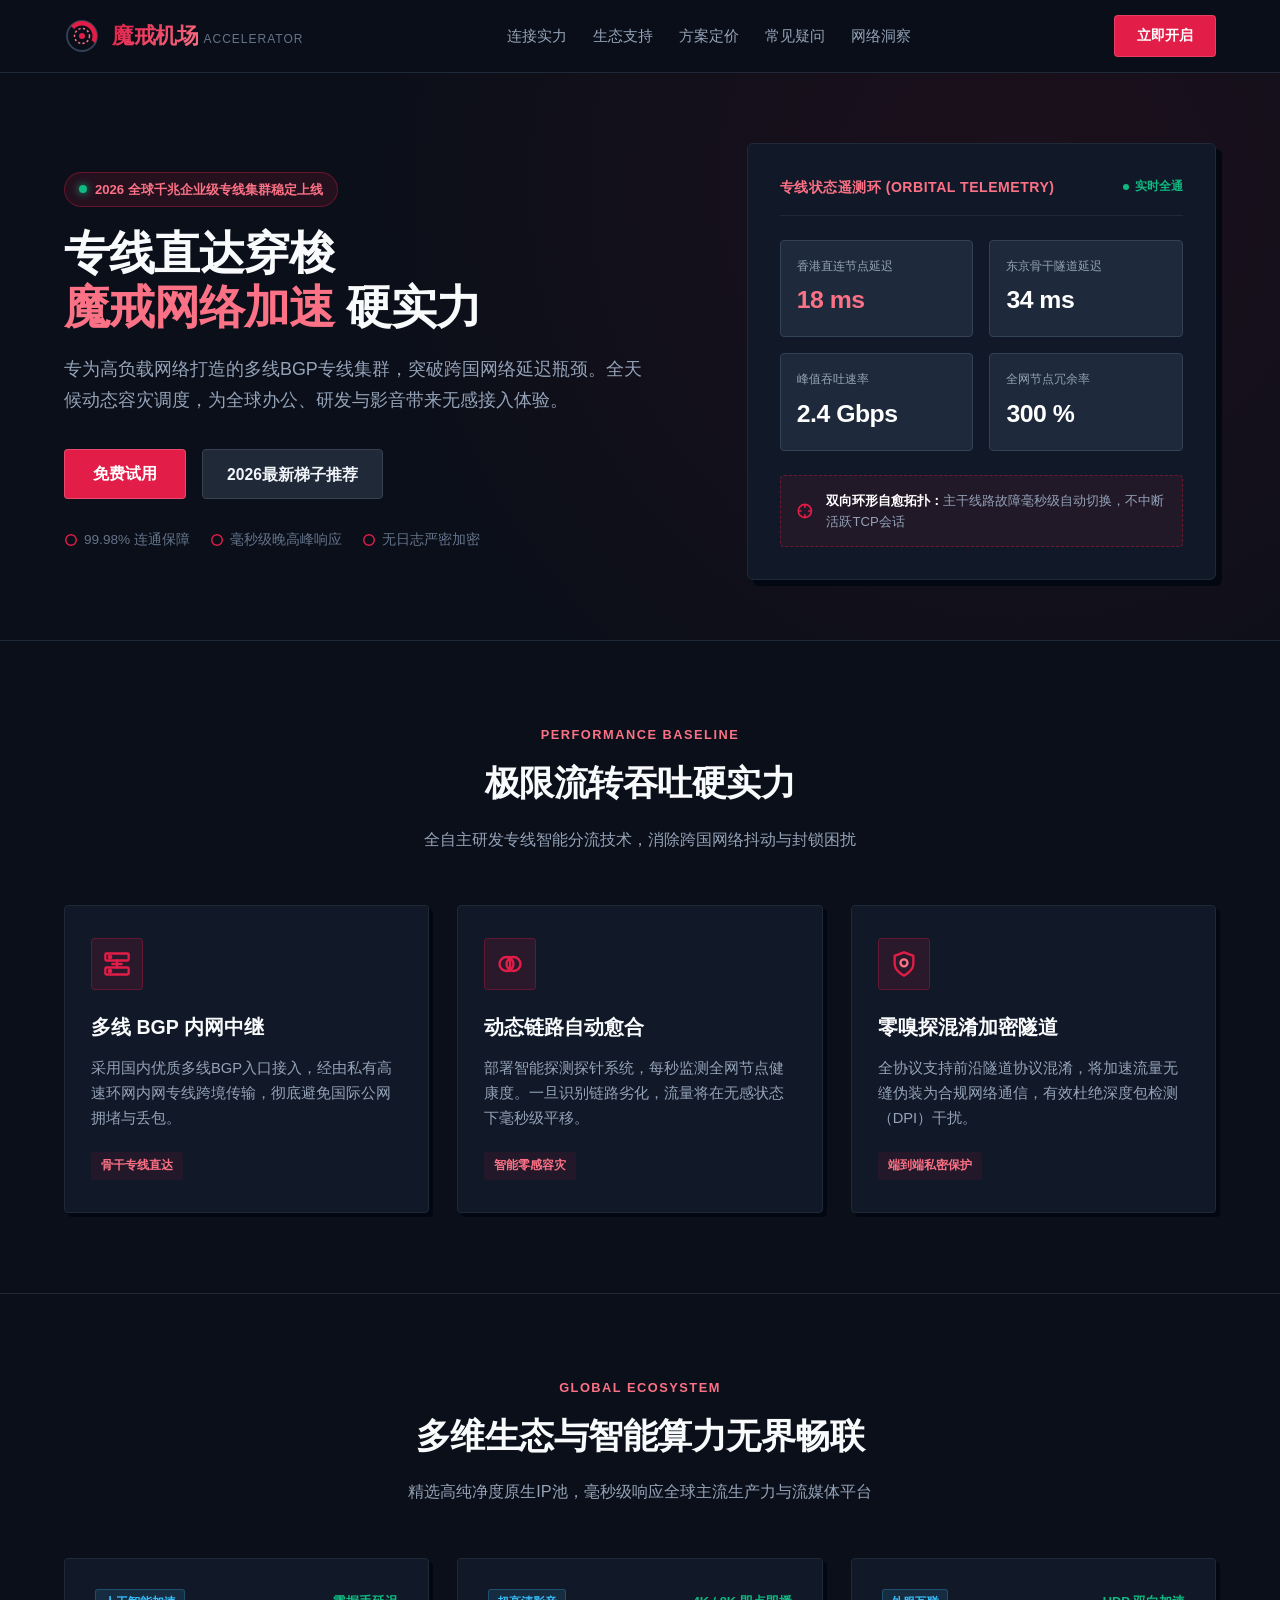
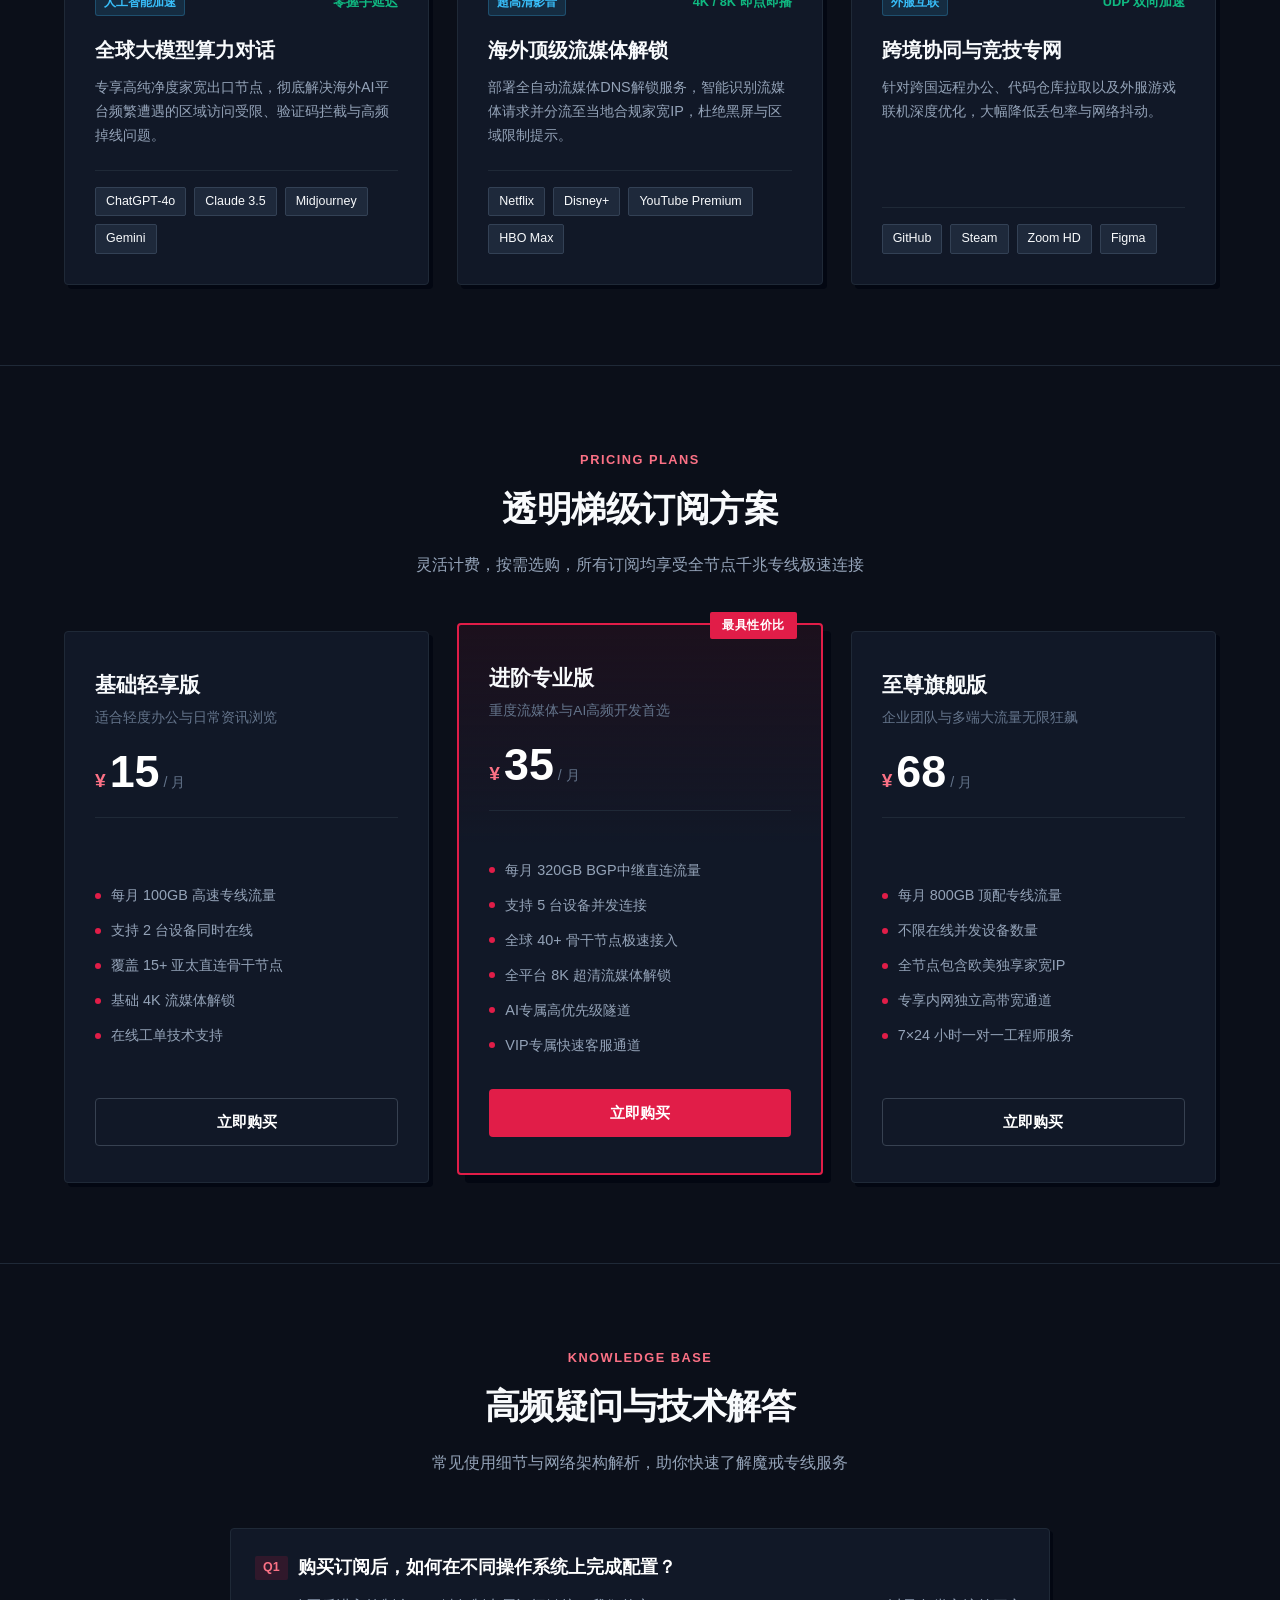
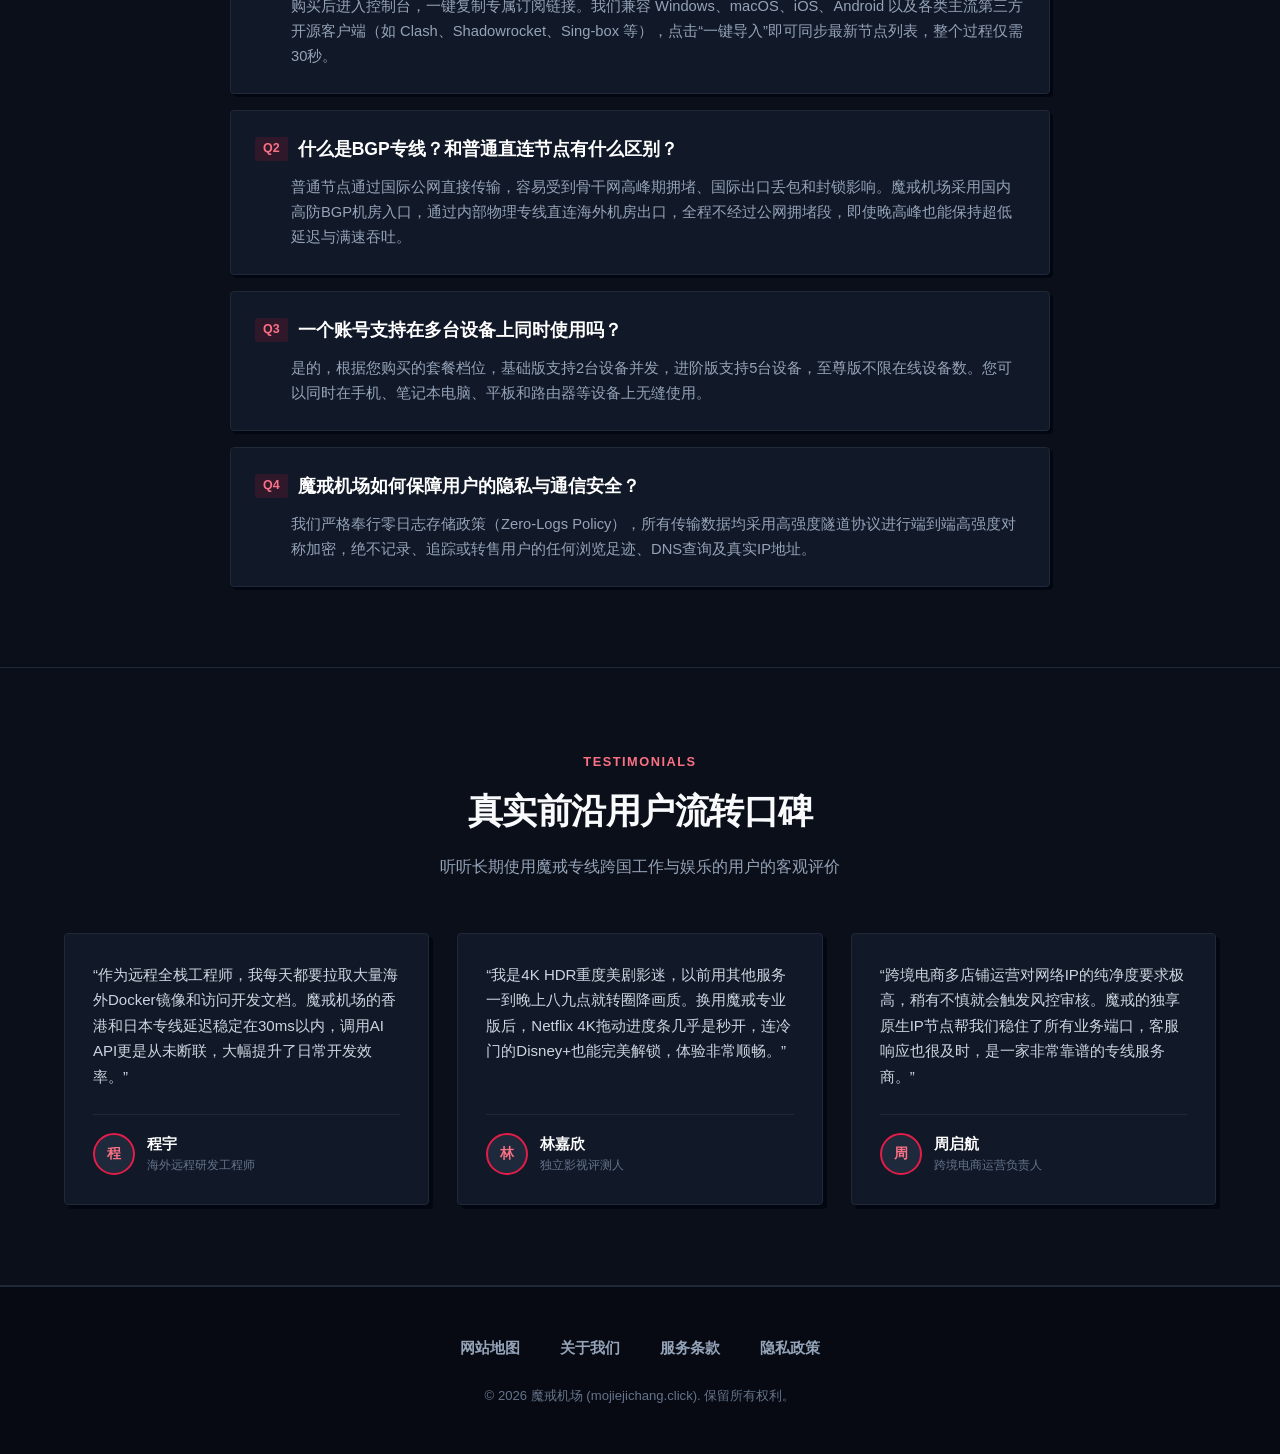
==== index.html @ b6b55042 "Deploy landing page and SEO optimizations for mojiejichang.click" ====
<!DOCTYPE html>
<html lang="zh-CN">
<head>
  <meta charset="UTF-8">
  <meta name="viewport" content="width=device-width, initial-scale=1.0">
  <title>魔戒机场官网 - 2026稳定企业级专线与极速秒开网络加速评测推荐</title>
  <meta name="description" content="魔戒机场专注提供高性能企业级BGP中继专线服务。实测晚高峰4K流媒体极速秒开、OpenAI/Claude API毫秒级低延迟响应与外服游戏超低丢包。全天候SLA链路自愈，支持多终端一键导入，是出海协同与开发者群体公认的高口碑网络加速与稳定机场推荐之选。">
  <meta name="keywords" content="魔戒机场, 机场推荐, 网络加速, 极速秒开, BGP专线机场, 4K流媒体加速, AI大模型API加速, 跨国企业网络加速, 高速稳定梯子">
  <meta name="robots" content="index, follow">
  <link rel="canonical" href="https://mojiejichang.click/">

  <!-- Open Graph / 社交分享元数据 -->
  <meta property="og:type" content="website">
  <meta property="og:url" content="https://mojiejichang.click/">
  <meta property="og:title" content="魔戒机场官网 - 2026稳定企业级专线与极速秒开网络加速评测推荐">
  <meta property="og:description" content="魔戒机场专注提供高性能企业级BGP中继专线服务。实测晚高峰4K流媒体极速秒开、OpenAI/Claude API毫秒级低延迟响应与外服游戏超低丢包。全天候SLA链路自愈，支持多终端一键导入，是出海协同与开发者群体公认的高口碑网络加速与稳定机场推荐之选。">
  <meta property="og:site_name" content="魔戒机场">
  <meta property="og:locale" content="zh_CN">

  <!-- Twitter 卡片元数据 -->
  <meta name="twitter:card" content="summary_large_image">
  <meta name="twitter:title" content="魔戒机场官网 - 2026稳定企业级专线与极速秒开网络加速评测推荐">
  <meta name="twitter:description" content="魔戒机场专注提供高性能企业级BGP中继专线服务。实测晚高峰4K流媒体极速秒开、OpenAI/Claude API毫秒级低延迟响应与外服游戏超低丢包。全天候SLA链路自愈，支持多终端一键导入，是出海协同与开发者群体公认的高口碑网络加速与稳定机场推荐之选。">

  <!-- Schema.org JSON-LD 结构化数据 -->
  <script type="application/ld+json">
  {
    "@context": "https://schema.org",
    "@type": "Product",
    "name": "魔戒机场网络加速服务",
    "description": "高性能企业级BGP中继专线网络加速服务，支持全天候晚高峰4K流媒体极速秒开、大模型API高频交互与全平台一键订阅。",
    "brand": {
      "@type": "Brand",
      "name": "魔戒机场"
    },
    "offers": {
      "@type": "AggregateOffer",
      "url": "https://ww012.twilightaff.com/#/?code=A56DH1Af",
      "priceCurrency": "CNY",
      "lowPrice": "15.00",
      "highPrice": "168.00",
      "offerCount": "3",
      "availability": "https://schema.org/InStock"
    },
    "aggregateRating": {
      "@type": "AggregateRating",
      "ratingValue": "4.9",
      "reviewCount": "1280",
      "bestRating": "5",
      "worstRating": "1"
    }
  }
  </script>

  <link rel="stylesheet" href="style.css">
</head>
<body>

  <!-- 顶部导航 -->
  <header class="site-header">
    <div class="container">
      <nav class="nav-wrap">
        <a href="index.html" class="logo-group">
          <!-- 刀锋刃环与魔戒字标深度融合 SVG -->
          <svg class="logo-ring-svg" viewBox="0 0 48 48" fill="none" xmlns="http://www.w3.org/2000/svg" role="img" aria-label="魔戒机场品牌徽标">
            <circle cx="24" cy="24" r="20" stroke="#334155" stroke-width="2.5"/>
            <path d="M24 4C35.0457 4 44 12.9543 44 24C44 27.5 43.1 30.8 41.5 33.6L36.8 29.5C37.6 27.8 38 25.9 38 24C38 16.268 31.732 10 24 10C19.8 10 16 11.8 13.4 14.8L9.2 10.6C12.9 6.5 18.1 4 24 4Z" fill="#E11D48"/>
            <circle cx="24" cy="24" r="10" stroke="#FB7185" stroke-width="2" stroke-dasharray="3 3"/>
            <circle cx="24" cy="24" r="4" fill="#E11D48"/>
          </svg>
          <div>
            <span class="logo-text">魔戒机场</span>
            <span class="logo-sub">ACCELERATOR</span>
          </div>
        </a>

        <ul class="nav-links">
          <li><a href="#features">连接实力</a></li>
          <li><a href="#ecosystem">生态支持</a></li>
          <li><a href="#pricing">方案定价</a></li>
          <li><a href="#faq">常见疑问</a></li>
          <li><a href="insights.html">网络洞察</a></li>
        </ul>

        <a href="https://ww012.twilightaff.com/#/?code=A56DH1Af" target="_blank" rel="nofollow" class="header-cta-btn">
          立即开启
        </a>
      </nav>
    </div>
  </header>

  <!-- 首屏 Hero 区域 -->
  <section class="hero-section">
    <div class="container">
      <div class="hero-grid">
        <div class="hero-left">
          <div class="hero-pill">
            <span class="pill-dot"></span>
            <span>2026 全球千兆企业级专线集群稳定上线</span>
          </div>

          <h1 class="hero-title">
            专线直达穿梭 <br>
            <span class="highlight">魔戒网络加速</span> 硬实力
          </h1>

          <p class="hero-subtitle">
            专为高负载网络打造的多线BGP专线集群，突破跨国网络延迟瓶颈。全天候动态容灾调度，为全球办公、研发与影音带来无感接入体验。
          </p>

          <div class="hero-cta-group">
            <a href="https://ww012.twilightaff.com/#/?code=A56DH1Af" target="_blank" rel="nofollow" class="btn-primary">
              免费试用
            </a>
            <a href="https://tizilab.net/paihang/" target="_blank" class="btn-secondary">
              2026最新梯子推荐
            </a>
          </div>

          <div class="hero-meta-badges">
            <div class="meta-item">
              <svg width="14" height="14" viewBox="0 0 24 24" fill="none" stroke="#E11D48" stroke-width="2.5"><circle cx="12" cy="12" r="9"/></svg>
              <span>99.98% 连通保障</span>
            </div>
            <div class="meta-item">
              <svg width="14" height="14" viewBox="0 0 24 24" fill="none" stroke="#E11D48" stroke-width="2.5"><circle cx="12" cy="12" r="9"/></svg>
              <span>毫秒级晚高峰响应</span>
            </div>
            <div class="meta-item">
              <svg width="14" height="14" viewBox="0 0 24 24" fill="none" stroke="#E11D48" stroke-width="2.5"><circle cx="12" cy="12" r="9"/></svg>
              <span>无日志严密加密</span>
            </div>
          </div>
        </div>

        <!-- 疾速环饰仪表板 -->
        <div class="hero-gauge-box">
          <div class="gauge-header">
            <span class="gauge-title">专线状态遥测环 (Orbital Telemetry)</span>
            <div class="gauge-live">
              <span class="gauge-live-dot"></span>
              <span>实时全通</span>
            </div>
          </div>

          <div class="gauge-stat-grid">
            <div class="gauge-stat-card">
              <div class="stat-label">香港直连节点延迟</div>
              <div class="stat-val crimson">18 ms</div>
            </div>
            <div class="gauge-stat-card">
              <div class="stat-label">东京骨干隧道延迟</div>
              <div class="stat-val">34 ms</div>
            </div>
            <div class="gauge-stat-card">
              <div class="stat-label">峰值吞吐速率</div>
              <div class="stat-val">2.4 Gbps</div>
            </div>
            <div class="gauge-stat-card">
              <div class="stat-label">全网节点冗余率</div>
              <div class="stat-val">300 %</div>
            </div>
          </div>

          <div class="gauge-ring-banner">
            <svg width="24" height="24" viewBox="0 0 24 24" fill="none" stroke="#E11D48" stroke-width="2"><circle cx="12" cy="12" r="8"/><path d="M12 4v4m0 8v4M4 12h4m8 0h4"/></svg>
            <div>
              <strong>双向环形自愈拓扑：</strong>主干线路故障毫秒级自动切换，不中断活跃TCP会话
            </div>
          </div>
        </div>
      </div>
    </div>
  </section>

  <!-- 核心产品优势（3张图文卡片） -->
  <section class="section-wrap" id="features">
    <div class="container">
      <div class="section-head">
        <span class="section-tag">Performance Baseline</span>
        <h2 class="section-title">极限流转吞吐硬实力</h2>
        <p class="section-sub">全自主研发专线智能分流技术，消除跨国网络抖动与封锁困扰</p>
      </div>

      <div class="feature-grid-3">
        <!-- 卡片 1 -->
        <div class="feature-card">
          <div class="feature-icon-box">
            <!-- 定制几何环形服务器矩阵 SVG -->
            <svg width="28" height="28" viewBox="0 0 24 24" fill="none" stroke="#E11D48" stroke-width="2" stroke-linecap="round" role="img" aria-label="多线BGP内网中继示意图">
              <rect x="2" y="3" width="20" height="6" rx="1"/>
              <rect x="2" y="15" width="20" height="6" rx="1"/>
              <circle cx="6" cy="6" r="1" fill="#E11D48"/>
              <circle cx="6" cy="18" r="1" fill="#E11D48"/>
              <path d="M12 9v6m-4-3h8"/>
            </svg>
          </div>
          <h3 class="feature-card-title">多线 BGP 内网中继</h3>
          <p class="feature-card-desc">
            采用国内优质多线BGP入口接入，经由私有高速环网内网专线跨境传输，彻底避免国际公网拥堵与丢包。
          </p>
          <span class="feature-card-tag">骨干专线直达</span>
        </div>

        <!-- 卡片 2 -->
        <div class="feature-card">
          <div class="feature-icon-box">
            <!-- 定制双环联通自愈节点 SVG -->
            <svg width="28" height="28" viewBox="0 0 24 24" fill="none" stroke="#E11D48" stroke-width="2" stroke-linecap="round" role="img" aria-label="动态链路自动愈合示意图">
              <circle cx="9" cy="12" r="6"/>
              <circle cx="15" cy="12" r="6"/>
              <path d="M12 6v12"/>
            </svg>
          </div>
          <h3 class="feature-card-title">动态链路自动愈合</h3>
          <p class="feature-card-desc">
            部署智能探测探针系统，每秒监测全网节点健康度。一旦识别链路劣化，流量将在无感状态下毫秒级平移。
          </p>
          <span class="feature-card-tag">智能零感容灾</span>
        </div>

        <!-- 卡片 3 -->
        <div class="feature-card">
          <div class="feature-icon-box">
            <!-- 定制环形防护徽标 SVG -->
            <svg width="28" height="28" viewBox="0 0 24 24" fill="none" stroke="#E11D48" stroke-width="2" stroke-linecap="round" role="img" aria-label="零嗅探混淆加密隧道示意图">
              <path d="M12 22s8-4 8-10V5l-8-3-8 3v7c0 6 8 10 8 10z"/>
              <circle cx="12" cy="11" r="3" stroke="#FB7185"/>
            </svg>
          </div>
          <h3 class="feature-card-title">零嗅探混淆加密隧道</h3>
          <p class="feature-card-desc">
            全协议支持前沿隧道协议混淆，将加速流量无缝伪装为合规网络通信，有效杜绝深度包检测（DPI）干扰。
          </p>
          <span class="feature-card-tag">端到端私密保护</span>
        </div>
      </div>
    </div>
  </section>

  <!-- 流媒体与AI支持（3张卡片） -->
  <section class="section-wrap" id="ecosystem">
    <div class="container">
      <div class="section-head">
        <span class="section-tag">Global Ecosystem</span>
        <h2 class="section-title">多维生态与智能算力无界畅联</h2>
        <p class="section-sub">精选高纯净度原生IP池，毫秒级响应全球主流生产力与流媒体平台</p>
      </div>

      <div class="ecosystem-grid-3">
        <!-- 卡片 1 -->
        <div class="eco-card">
          <div class="eco-top">
            <div class="eco-badge-row">
              <span class="eco-badge">人工智能加速</span>
              <span class="eco-speed">零握手延迟</span>
            </div>
            <h3 class="eco-title">全球大模型算力对话</h3>
            <p class="eco-desc">
              专享高纯净度家宽出口节点，彻底解决海外AI平台频繁遭遇的区域访问受限、验证码拦截与高频掉线问题。
            </p>
          </div>
          <div class="eco-pill-list">
            <span class="eco-pill">ChatGPT-4o</span>
            <span class="eco-pill">Claude 3.5</span>
            <span class="eco-pill">Midjourney</span>
            <span class="eco-pill">Gemini</span>
          </div>
        </div>

        <!-- 卡片 2 -->
        <div class="eco-card">
          <div class="eco-top">
            <div class="eco-badge-row">
              <span class="eco-badge">超高清影音</span>
              <span class="eco-speed">4K / 8K 即点即播</span>
            </div>
            <h3 class="eco-title">海外顶级流媒体解锁</h3>
            <p class="eco-desc">
              部署全自动流媒体DNS解锁服务，智能识别流媒体请求并分流至当地合规家宽IP，杜绝黑屏与区域限制提示。
            </p>
          </div>
          <div class="eco-pill-list">
            <span class="eco-pill">Netflix</span>
            <span class="eco-pill">Disney+</span>
            <span class="eco-pill">YouTube Premium</span>
            <span class="eco-pill">HBO Max</span>
          </div>
        </div>

        <!-- 卡片 3 -->
        <div class="eco-card">
          <div class="eco-top">
            <div class="eco-badge-row">
              <span class="eco-badge">外服互联</span>
              <span class="eco-speed">UDP 双向加速</span>
            </div>
            <h3 class="eco-title">跨境协同与竞技专网</h3>
            <p class="eco-desc">
              针对跨国远程办公、代码仓库拉取以及外服游戏联机深度优化，大幅降低丢包率与网络抖动。
            </p>
          </div>
          <div class="eco-pill-list">
            <span class="eco-pill">GitHub</span>
            <span class="eco-pill">Steam</span>
            <span class="eco-pill">Zoom HD</span>
            <span class="eco-pill">Figma</span>
          </div>
        </div>
      </div>
    </div>
  </section>

  <!-- 方案定价对比（必须3档） -->
  <section class="section-wrap" id="pricing">
    <div class="container">
      <div class="section-head">
        <span class="section-tag">Pricing Plans</span>
        <h2 class="section-title">透明梯级订阅方案</h2>
        <p class="section-sub">灵活计费，按需选购，所有订阅均享受全节点千兆专线极速连接</p>
      </div>

      <div class="pricing-grid-3">
        <!-- 档位 1 -->
        <div class="pricing-card">
          <div class="pricing-header">
            <h3 class="pricing-plan-name">基础轻享版</h3>
            <p class="pricing-plan-sub">适合轻度办公与日常资讯浏览</p>
            <div class="pricing-price-wrap">
              <span class="price-symbol">¥</span>
              <span class="price-number">15</span>
              <span class="price-period">/ 月</span>
            </div>
          </div>
          <ul class="pricing-features-list">
            <li class="pricing-item"><span class="item-dot"></span><span>每月 100GB 高速专线流量</span></li>
            <li class="pricing-item"><span class="item-dot"></span><span>支持 2 台设备同时在线</span></li>
            <li class="pricing-item"><span class="item-dot"></span><span>覆盖 15+ 亚太直连骨干节点</span></li>
            <li class="pricing-item"><span class="item-dot"></span><span>基础 4K 流媒体解锁</span></li>
            <li class="pricing-item"><span class="item-dot"></span><span>在线工单技术支持</span></li>
          </ul>
          <a href="https://ww012.twilightaff.com/#/?code=A56DH1Af" target="_blank" rel="nofollow" class="pricing-btn pricing-btn-outline">
            立即购买
          </a>
        </div>

        <!-- 档位 2 (热门推荐) -->
        <div class="pricing-card featured">
          <span class="pricing-ribbon">最具性价比</span>
          <div class="pricing-header">
            <h3 class="pricing-plan-name">进阶专业版</h3>
            <p class="pricing-plan-sub">重度流媒体与AI高频开发首选</p>
            <div class="pricing-price-wrap">
              <span class="price-symbol">¥</span>
              <span class="price-number">35</span>
              <span class="price-period">/ 月</span>
            </div>
          </div>
          <ul class="pricing-features-list">
            <li class="pricing-item"><span class="item-dot"></span><span>每月 320GB BGP中继直连流量</span></li>
            <li class="pricing-item"><span class="item-dot"></span><span>支持 5 台设备并发连接</span></li>
            <li class="pricing-item"><span class="item-dot"></span><span>全球 40+ 骨干节点极速接入</span></li>
            <li class="pricing-item"><span class="item-dot"></span><span>全平台 8K 超清流媒体解锁</span></li>
            <li class="pricing-item"><span class="item-dot"></span><span>AI专属高优先级隧道</span></li>
            <li class="pricing-item"><span class="item-dot"></span><span>VIP专属快速客服通道</span></li>
          </ul>
          <a href="https://ww012.twilightaff.com/#/?code=A56DH1Af" target="_blank" rel="nofollow" class="pricing-btn pricing-btn-primary">
            立即购买
          </a>
        </div>

        <!-- 档位 3 -->
        <div class="pricing-card">
          <div class="pricing-header">
            <h3 class="pricing-plan-name">至尊旗舰版</h3>
            <p class="pricing-plan-sub">企业团队与多端大流量无限狂飙</p>
            <div class="pricing-price-wrap">
              <span class="price-symbol">¥</span>
              <span class="price-number">68</span>
              <span class="price-period">/ 月</span>
            </div>
          </div>
          <ul class="pricing-features-list">
            <li class="pricing-item"><span class="item-dot"></span><span>每月 800GB 顶配专线流量</span></li>
            <li class="pricing-item"><span class="item-dot"></span><span>不限在线并发设备数量</span></li>
            <li class="pricing-item"><span class="item-dot"></span><span>全节点包含欧美独享家宽IP</span></li>
            <li class="pricing-item"><span class="item-dot"></span><span>专享内网独立高带宽通道</span></li>
            <li class="pricing-item"><span class="item-dot"></span><span>7×24 小时一对一工程师服务</span></li>
          </ul>
          <a href="https://ww012.twilightaff.com/#/?code=A56DH1Af" target="_blank" rel="nofollow" class="pricing-btn pricing-btn-outline">
            立即购买
          </a>
        </div>
      </div>
    </div>
  </section>

  <!-- 常见疑问 FAQ（4项） -->
  <section class="section-wrap" id="faq">
    <div class="container">
      <div class="section-head">
        <span class="section-tag">Knowledge Base</span>
        <h2 class="section-title">高频疑问与技术解答</h2>
        <p class="section-sub">常见使用细节与网络架构解析，助你快速了解魔戒专线服务</p>
      </div>

      <div class="faq-grid">
        <div class="faq-item">
          <div class="faq-q">
            <span class="faq-q-badge">Q1</span>
            <span>购买订阅后，如何在不同操作系统上完成配置？</span>
          </div>
          <p class="faq-a">
            购买后进入控制台，一键复制专属订阅链接。我们兼容 Windows、macOS、iOS、Android 以及各类主流第三方开源客户端（如 Clash、Shadowrocket、Sing-box 等），点击“一键导入”即可同步最新节点列表，整个过程仅需30秒。
          </p>
        </div>

        <div class="faq-item">
          <div class="faq-q">
            <span class="faq-q-badge">Q2</span>
            <span>什么是BGP专线？和普通直连节点有什么区别？</span>
          </div>
          <p class="faq-a">
            普通节点通过国际公网直接传输，容易受到骨干网高峰期拥堵、国际出口丢包和封锁影响。魔戒机场采用国内高防BGP机房入口，通过内部物理专线直连海外机房出口，全程不经过公网拥堵段，即使晚高峰也能保持超低延迟与满速吞吐。
          </p>
        </div>

        <div class="faq-item">
          <div class="faq-q">
            <span class="faq-q-badge">Q3</span>
            <span>一个账号支持在多台设备上同时使用吗？</span>
          </div>
          <p class="faq-a">
            是的，根据您购买的套餐档位，基础版支持2台设备并发，进阶版支持5台设备，至尊版不限在线设备数。您可以同时在手机、笔记本电脑、平板和路由器等设备上无缝使用。
          </p>
        </div>

        <div class="faq-item">
          <div class="faq-q">
            <span class="faq-q-badge">Q4</span>
            <span>魔戒机场如何保障用户的隐私与通信安全？</span>
          </div>
          <p class="faq-a">
            我们严格奉行零日志存储政策（Zero-Logs Policy），所有传输数据均采用高强度隧道协议进行端到端高强度对称加密，绝不记录、追踪或转售用户的任何浏览足迹、DNS查询及真实IP地址。
          </p>
        </div>
      </div>
    </div>
  </section>

  <!-- 用户口碑评价（3张卡片） -->
  <section class="section-wrap">
    <div class="container">
      <div class="section-head">
        <span class="section-tag">Testimonials</span>
        <h2 class="section-title">真实前沿用户流转口碑</h2>
        <p class="section-sub">听听长期使用魔戒专线跨国工作与娱乐的用户的客观评价</p>
      </div>

      <div class="testimonial-grid-3">
        <div class="test-card">
          <p class="test-quote">
            “作为远程全栈工程师，我每天都要拉取大量海外Docker镜像和访问开发文档。魔戒机场的香港和日本专线延迟稳定在30ms以内，调用AI API更是从未断联，大幅提升了日常开发效率。”
          </p>
          <div class="test-author-box">
            <div class="test-avatar-ring">程</div>
            <div class="test-author-info">
              <span class="test-name">程宇</span>
              <span class="test-role">海外远程研发工程师</span>
            </div>
          </div>
        </div>

        <div class="test-card">
          <p class="test-quote">
            “我是4K HDR重度美剧影迷，以前用其他服务一到晚上八九点就转圈降画质。换用魔戒专业版后，Netflix 4K拖动进度条几乎是秒开，连冷门的Disney+也能完美解锁，体验非常顺畅。”
          </p>
          <div class="test-author-box">
            <div class="test-avatar-ring">林</div>
            <div class="test-author-info">
              <span class="test-name">林嘉欣</span>
              <span class="test-role">独立影视评测人</span>
            </div>
          </div>
        </div>

        <div class="test-card">
          <p class="test-quote">
            “跨境电商多店铺运营对网络IP的纯净度要求极高，稍有不慎就会触发风控审核。魔戒的独享原生IP节点帮我们稳住了所有业务端口，客服响应也很及时，是一家非常靠谱的专线服务商。”
          </p>
          <div class="test-author-box">
            <div class="test-avatar-ring">周</div>
            <div class="test-author-info">
              <span class="test-name">周启航</span>
              <span class="test-role">跨境电商运营负责人</span>
            </div>
          </div>
        </div>
      </div>
    </div>
  </section>

  <!-- 页脚：严格仅展示4个标题，分别打开独立页面 -->
  <footer class="site-footer">
    <div class="container">
      <ul class="footer-nav">
        <li><a href="sitemap.html">网站地图</a></li>
        <li><a href="about.html">关于我们</a></li>
        <li><a href="terms.html">服务条款</a></li>
        <li><a href="privacy.html">隐私政策</a></li>
      </ul>
      <p class="footer-copy">© 2026 魔戒机场 (mojiejichang.click). 保留所有权利。</p>
    </div>
  </footer>

</body>
</html>
---- style.css ----
/* ==========================================================================
   mojiejichang.click - Kinetic Razor Ring Theme
   High-performance Native CSS (< 20KB, Zero external dependencies)
   ========================================================================== */

:root {
  --bg-main: #0b0f19;
  --bg-card: #111827;
  --bg-card-hover: #162238;
  --bg-surface: #1e293b;
  --accent-crimson: #e11d48;
  --accent-coral: #fb7185;
  --accent-glow: rgba(225, 29, 72, 0.25);
  --text-main: #f8fafc;
  --text-muted: #94a3b8;
  --text-dim: #64748b;
  --border-line: #1f2937;
  --border-active: #e11d48;
  --ring-gradient: linear-gradient(135deg, #e11d48 0%, #fb7185 100%);
  --font-stack: -apple-system, BlinkMacSystemFont, "Segoe UI", Roboto, "PingFang SC", "Hiragino Sans GB", "Microsoft YaHei", sans-serif;
}

*, *::before, *::after {
  box-sizing: border-box;
  margin: 0;
  padding: 0;
}

html {
  scroll-behavior: smooth;
  font-size: 16px;
  background-color: var(--bg-main);
}

body {
  font-family: var(--font-stack);
  background-color: var(--bg-main);
  color: var(--text-main);
  line-height: 1.6;
  -webkit-font-smoothing: antialiased;
  -moz-osx-font-smoothing: grayscale;
  overflow-x: hidden;
}

/* Hyperlinks base rule: Accent color, same before and after visit */
a, a:visited {
  color: var(--accent-coral);
  text-decoration: none;
  transition: color 0.15s ease, border-color 0.15s ease;
}

a:hover {
  color: #ffffff;
}

img, svg {
  display: block;
}

.container {
  width: 100%;
  max-width: 1200px;
  margin: 0 auto;
  padding: 0 24px;
}

/* ----------------- Header & Nav ----------------- */
.site-header {
  position: sticky;
  top: 0;
  z-index: 100;
  background: rgba(11, 15, 25, 0.95);
  border-bottom: 1px solid var(--border-line);
}

.nav-wrap {
  display: flex;
  align-items: center;
  justify-content: space-between;
  height: 72px;
}

.logo-group, .logo-group:visited {
  display: flex;
  align-items: center;
  gap: 12px;
  font-size: 1.35rem;
  font-weight: 800;
  letter-spacing: -0.5px;
  color: #fff;
}

.logo-ring-svg {
  width: 36px;
  height: 36px;
}

.logo-text {
  background: var(--ring-gradient);
  -webkit-background-clip: text;
  -webkit-text-fill-color: transparent;
  font-weight: 900;
}

.logo-sub {
  font-size: 0.75rem;
  color: var(--text-dim);
  font-weight: 500;
  text-transform: uppercase;
  letter-spacing: 1px;
}

.nav-links {
  display: flex;
  align-items: center;
  gap: 26px;
  list-style: none;
}

.nav-links a, .nav-links a:visited {
  color: var(--text-muted);
  font-size: 0.95rem;
  font-weight: 500;
  transition: color 0.15s ease;
}

.nav-links a:hover {
  color: var(--accent-coral);
}

.nav-links a.active {
  color: var(--accent-coral);
  font-weight: 700;
}

.header-cta-btn, .header-cta-btn:visited {
  display: inline-flex;
  align-items: center;
  justify-content: center;
  height: 42px;
  padding: 0 22px;
  font-size: 0.9rem;
  font-weight: 700;
  color: #fff;
  background: var(--accent-crimson);
  border-radius: 4px;
  border: 1px solid rgba(255, 255, 255, 0.15);
  transition: all 0.2s ease;
}

.header-cta-btn:hover {
  background: #f43f5e;
  color: #fff;
  box-shadow: 0 0 16px var(--accent-glow);
}

/* ----------------- Hero Section ----------------- */
.hero-section {
  padding: 70px 0 60px;
  position: relative;
  border-bottom: 1px solid var(--border-line);
  background: radial-gradient(circle at 80% 20%, rgba(225, 29, 72, 0.08) 0%, transparent 60%);
}

.hero-grid {
  display: grid;
  grid-template-columns: 1.15fr 0.85fr;
  gap: 48px;
  align-items: center;
}

.hero-pill {
  display: inline-flex;
  align-items: center;
  gap: 8px;
  padding: 6px 14px;
  background: rgba(225, 29, 72, 0.12);
  border: 1px solid rgba(225, 29, 72, 0.35);
  border-radius: 999px;
  font-size: 0.82rem;
  font-weight: 700;
  color: var(--accent-coral);
  margin-bottom: 20px;
}

.pill-dot {
  width: 8px;
  height: 8px;
  border-radius: 50%;
  background: #10b981;
  box-shadow: 0 0 8px #10b981;
}

.hero-title {
  font-size: 2.85rem;
  line-height: 1.18;
  font-weight: 900;
  letter-spacing: -1px;
  margin-bottom: 20px;
}

.hero-title .highlight {
  color: var(--accent-coral);
}

.hero-subtitle {
  font-size: 1.12rem;
  line-height: 1.7;
  color: var(--text-muted);
  margin-bottom: 34px;
  max-width: 580px;
}

.hero-cta-group {
  display: flex;
  align-items: center;
  flex-wrap: wrap;
  gap: 16px;
  margin-bottom: 30px;
}

.btn-primary, .btn-primary:visited {
  display: inline-flex;
  align-items: center;
  justify-content: center;
  height: 50px;
  padding: 0 28px;
  font-size: 1rem;
  font-weight: 700;
  color: #fff;
  background: var(--accent-crimson);
  border: 1px solid rgba(255, 255, 255, 0.2);
  border-radius: 4px;
  transition: all 0.2s ease;
}

.btn-primary:hover {
  background: #f43f5e;
  color: #fff;
  box-shadow: 0 0 20px var(--accent-glow);
  transform: translateY(-1px);
}

.btn-secondary, .btn-secondary:visited {
  display: inline-flex;
  align-items: center;
  justify-content: center;
  height: 50px;
  padding: 0 24px;
  font-size: 0.98rem;
  font-weight: 700;
  color: #f1f5f9;
  background: #1f2937;
  border: 1px solid #374151;
  border-radius: 4px;
  transition: all 0.2s ease;
}

.btn-secondary:hover {
  background: #374151;
  color: #fff;
  border-color: #4b5563;
  transform: translateY(-1px);
}

.hero-meta-badges {
  display: flex;
  gap: 20px;
  font-size: 0.85rem;
  color: var(--text-dim);
}

.meta-item {
  display: flex;
  align-items: center;
  gap: 6px;
}

/* Hero Right Gauge Display */
.hero-gauge-box {
  background: var(--bg-card);
  border: 1px solid var(--border-line);
  border-radius: 6px;
  padding: 32px;
  position: relative;
  box-shadow: 6px 6px 0px #030712;
}

.gauge-header {
  display: flex;
  justify-content: space-between;
  align-items: center;
  margin-bottom: 24px;
  padding-bottom: 16px;
  border-bottom: 1px solid var(--border-line);
}

.gauge-title {
  font-size: 0.88rem;
  font-weight: 700;
  text-transform: uppercase;
  color: var(--accent-coral);
  letter-spacing: 0.5px;
}

.gauge-live {
  display: flex;
  align-items: center;
  gap: 6px;
  font-size: 0.78rem;
  color: #10b981;
  font-weight: 700;
}

.gauge-live-dot {
  width: 6px;
  height: 6px;
  background: #10b981;
  border-radius: 50%;
}

.gauge-stat-grid {
  display: grid;
  grid-template-columns: 1fr 1fr;
  gap: 16px;
  margin-bottom: 24px;
}

.gauge-stat-card {
  background: var(--bg-surface);
  border: 1px solid #334155;
  border-radius: 4px;
  padding: 16px;
}

.stat-label {
  font-size: 0.78rem;
  color: var(--text-muted);
  margin-bottom: 4px;
}

.stat-val {
  font-size: 1.55rem;
  font-weight: 900;
  color: #fff;
  letter-spacing: -0.5px;
}

.stat-val.crimson {
  color: var(--accent-coral);
}

.gauge-ring-banner {
  display: flex;
  align-items: center;
  gap: 12px;
  padding: 14px;
  background: rgba(225, 29, 72, 0.08);
  border: 1px dashed rgba(225, 29, 72, 0.4);
  border-radius: 4px;
  font-size: 0.82rem;
  color: var(--text-muted);
}

.gauge-ring-banner strong {
  color: #fff;
}

/* ----------------- Section Header ----------------- */
.section-wrap {
  padding: 80px 0;
  border-bottom: 1px solid var(--border-line);
}

.section-head {
  text-align: center;
  max-width: 720px;
  margin: 0 auto 52px;
}

.section-tag {
  display: inline-block;
  font-size: 0.8rem;
  font-weight: 800;
  color: var(--accent-coral);
  letter-spacing: 1.5px;
  text-transform: uppercase;
  margin-bottom: 10px;
}

.section-title {
  font-size: 2.2rem;
  font-weight: 900;
  letter-spacing: -0.5px;
  margin-bottom: 14px;
}

.section-sub {
  font-size: 1.02rem;
  color: var(--text-muted);
  line-height: 1.7;
}

/* ----------------- Core Advantages (3 Cards) ----------------- */
.feature-grid-3 {
  display: grid;
  grid-template-columns: repeat(3, 1fr);
  gap: 28px;
}

.feature-card {
  background: var(--bg-card);
  border: 1px solid var(--border-line);
  border-radius: 4px;
  padding: 32px 26px;
  position: relative;
  transition: all 0.2s ease;
  box-shadow: 4px 4px 0px #030712;
}

.feature-card:hover {
  border-color: var(--border-active);
  transform: translateY(-2px);
  box-shadow: 6px 6px 0px rgba(225, 29, 72, 0.35);
}

.feature-icon-box {
  width: 52px;
  height: 52px;
  border-radius: 4px;
  background: rgba(225, 29, 72, 0.12);
  border: 1px solid rgba(225, 29, 72, 0.3);
  display: flex;
  align-items: center;
  justify-content: center;
  margin-bottom: 22px;
}

.feature-card-title {
  font-size: 1.22rem;
  font-weight: 800;
  margin-bottom: 12px;
}

.feature-card-desc {
  font-size: 0.92rem;
  color: var(--text-muted);
  line-height: 1.7;
  margin-bottom: 20px;
}

.feature-card-tag {
  font-size: 0.78rem;
  font-weight: 700;
  color: var(--accent-coral);
  background: rgba(225, 29, 72, 0.08);
  padding: 4px 10px;
  border-radius: 2px;
  display: inline-block;
}

/* ----------------- AI & Streaming Cards (3 Cards) ----------------- */
.ecosystem-grid-3 {
  display: grid;
  grid-template-columns: repeat(3, 1fr);
  gap: 28px;
}

.eco-card {
  background: var(--bg-card);
  border: 1px solid var(--border-line);
  border-radius: 4px;
  padding: 30px;
  display: flex;
  flex-direction: column;
  justify-content: space-between;
  box-shadow: 4px 4px 0px #030712;
}

.eco-top {
  margin-bottom: 22px;
}

.eco-badge-row {
  display: flex;
  align-items: center;
  justify-content: space-between;
  margin-bottom: 18px;
}

.eco-badge {
  font-size: 0.75rem;
  font-weight: 800;
  color: #38bdf8;
  background: rgba(56, 189, 248, 0.12);
  border: 1px solid rgba(56, 189, 248, 0.25);
  padding: 3px 8px;
  border-radius: 3px;
}

.eco-speed {
  font-size: 0.8rem;
  font-weight: 700;
  color: #10b981;
}

.eco-title {
  font-size: 1.25rem;
  font-weight: 800;
  margin-bottom: 10px;
}

.eco-desc {
  font-size: 0.9rem;
  color: var(--text-muted);
  line-height: 1.65;
}

.eco-pill-list {
  display: flex;
  flex-wrap: wrap;
  gap: 8px;
  padding-top: 16px;
  border-top: 1px solid var(--border-line);
}

.eco-pill {
  font-size: 0.78rem;
  background: var(--bg-surface);
  color: var(--text-main);
  padding: 4px 10px;
  border-radius: 2px;
  border: 1px solid #334155;
}

/* ----------------- Pricing Table (3 Tiers) ----------------- */
.pricing-grid-3 {
  display: grid;
  grid-template-columns: repeat(3, 1fr);
  gap: 28px;
  align-items: stretch;
}

.pricing-card {
  background: var(--bg-card);
  border: 1px solid var(--border-line);
  border-radius: 4px;
  padding: 36px 30px;
  display: flex;
  flex-direction: column;
  justify-content: space-between;
  position: relative;
  box-shadow: 4px 4px 0px #030712;
}

.pricing-card.featured {
  border: 2px solid var(--accent-crimson);
  background: linear-gradient(180deg, rgba(225, 29, 72, 0.08) 0%, var(--bg-card) 40%);
  transform: translateY(-8px);
  box-shadow: 8px 8px 0px #030712;
}

.pricing-ribbon {
  position: absolute;
  top: -13px;
  right: 24px;
  background: var(--accent-crimson);
  color: #fff;
  font-size: 0.75rem;
  font-weight: 800;
  padding: 4px 12px;
  border-radius: 2px;
  text-transform: uppercase;
  letter-spacing: 0.5px;
}

.pricing-header {
  margin-bottom: 24px;
}

.pricing-plan-name {
  font-size: 1.3rem;
  font-weight: 800;
  margin-bottom: 6px;
}

.pricing-plan-sub {
  font-size: 0.85rem;
  color: var(--text-dim);
}

.pricing-price-wrap {
  display: flex;
  align-items: baseline;
  gap: 4px;
  margin: 20px 0 24px;
  padding-bottom: 20px;
  border-bottom: 1px solid var(--border-line);
}

.price-symbol {
  font-size: 1.2rem;
  font-weight: 700;
  color: var(--accent-coral);
}

.price-number {
  font-size: 2.8rem;
  font-weight: 900;
  line-height: 1;
  color: #fff;
}

.price-period {
  font-size: 0.88rem;
  color: var(--text-dim);
}

.pricing-features-list {
  list-style: none;
  margin-bottom: 32px;
  display: flex;
  flex-direction: column;
  gap: 12px;
}

.pricing-item {
  display: flex;
  align-items: center;
  gap: 10px;
  font-size: 0.9rem;
  color: var(--text-muted);
}

.pricing-item .item-dot {
  width: 6px;
  height: 6px;
  border-radius: 50%;
  background: var(--accent-crimson);
  flex-shrink: 0;
}

.pricing-btn, .pricing-btn:visited {
  display: flex;
  align-items: center;
  justify-content: center;
  width: 100%;
  height: 48px;
  font-size: 0.95rem;
  font-weight: 700;
  border-radius: 4px;
  transition: all 0.2s ease;
  border: 1px solid transparent;
}

.pricing-btn-primary, .pricing-btn-primary:visited {
  background: var(--accent-crimson);
  color: #fff;
}

.pricing-btn-primary:hover {
  background: #f43f5e;
  color: #fff;
  box-shadow: 0 0 16px var(--accent-glow);
}

.pricing-btn-outline, .pricing-btn-outline:visited {
  background: transparent;
  color: #fff;
  border-color: #374151;
}

.pricing-btn-outline:hover {
  background: #1f2937;
  color: #fff;
  border-color: #4b5563;
}

/* ----------------- FAQ Section (4 items) ----------------- */
.faq-grid {
  display: grid;
  grid-template-columns: 1fr;
  gap: 16px;
  max-width: 820px;
  margin: 0 auto;
}

.faq-item {
  background: var(--bg-card);
  border: 1px solid var(--border-line);
  border-radius: 4px;
  padding: 24px;
  box-shadow: 3px 3px 0px #030712;
}

.faq-q {
  font-size: 1.1rem;
  font-weight: 800;
  color: #fff;
  margin-bottom: 12px;
  display: flex;
  align-items: center;
  gap: 10px;
}

.faq-q-badge {
  font-size: 0.78rem;
  color: var(--accent-coral);
  background: rgba(225, 29, 72, 0.15);
  padding: 2px 8px;
  border-radius: 2px;
  font-weight: 900;
}

.faq-a {
  font-size: 0.92rem;
  color: var(--text-muted);
  line-height: 1.7;
  padding-left: 36px;
}

/* ----------------- Testimonials (3 cards) ----------------- */
.testimonial-grid-3 {
  display: grid;
  grid-template-columns: repeat(3, 1fr);
  gap: 28px;
}

.test-card {
  background: var(--bg-card);
  border: 1px solid var(--border-line);
  border-radius: 4px;
  padding: 28px;
  display: flex;
  flex-direction: column;
  justify-content: space-between;
  box-shadow: 4px 4px 0px #030712;
}

.test-quote {
  font-size: 0.94rem;
  line-height: 1.7;
  color: #cbd5e1;
  margin-bottom: 24px;
}

.test-author-box {
  display: flex;
  align-items: center;
  gap: 12px;
  padding-top: 18px;
  border-top: 1px solid var(--border-line);
}

.test-avatar-ring {
  width: 42px;
  height: 42px;
  border-radius: 50%;
  border: 2px solid var(--accent-crimson);
  display: flex;
  align-items: center;
  justify-content: center;
  background: var(--bg-surface);
  font-weight: 800;
  font-size: 0.85rem;
  color: var(--accent-coral);
  flex-shrink: 0;
}

.test-author-info {
  display: flex;
  flex-direction: column;
}

.test-name {
  font-size: 0.92rem;
  font-weight: 700;
  color: #fff;
}

.test-role {
  font-size: 0.78rem;
  color: var(--text-dim);
}

/* ----------------- Footer ----------------- */
.site-footer {
  padding: 48px 0;
  background: #070a12;
  border-top: 1px solid var(--border-line);
  text-align: center;
}

.footer-nav {
  display: flex;
  align-items: center;
  justify-content: center;
  gap: 40px;
  list-style: none;
  margin-bottom: 24px;
}

.footer-nav a, .footer-nav a:visited {
  color: var(--text-muted);
  font-size: 0.95rem;
  font-weight: 600;
  transition: color 0.15s ease;
}

.footer-nav a:hover {
  color: var(--accent-coral);
}

.footer-copy {
  font-size: 0.82rem;
  color: var(--text-dim);
}

/* ----------------- Hub & Articles Listing Layout ----------------- */
.hub-intro-box {
  background: var(--bg-card);
  border: 1px solid var(--border-line);
  border-left: 4px solid var(--accent-crimson);
  padding: 24px 28px;
  margin-bottom: 40px;
  box-shadow: 4px 4px 0px #030712;
}

.hub-intro-box p {
  color: var(--text-muted);
  font-size: 1rem;
  line-height: 1.7;
}

.articles-grid {
  display: grid;
  grid-template-columns: repeat(2, 1fr);
  gap: 28px;
  margin-bottom: 60px;
}

.article-summary-card {
  background: var(--bg-card);
  border: 1px solid var(--border-line);
  border-radius: 4px;
  padding: 28px;
  display: flex;
  flex-direction: column;
  justify-content: space-between;
  box-shadow: 4px 4px 0px #030712;
  transition: all 0.2s ease;
}

.article-summary-card:hover {
  border-color: var(--accent-crimson);
  transform: translateY(-2px);
  box-shadow: 6px 6px 0px rgba(225, 29, 72, 0.25);
}

.article-card-meta {
  display: flex;
  align-items: center;
  gap: 12px;
  font-size: 0.78rem;
  color: var(--accent-coral);
  margin-bottom: 12px;
}

.meta-pill-tag {
  background: rgba(225, 29, 72, 0.12);
  padding: 2px 8px;
  border-radius: 2px;
  font-weight: 700;
}

.article-card-title {
  font-size: 1.25rem;
  font-weight: 800;
  line-height: 1.45;
  margin-bottom: 12px;
}

.article-card-title a, .article-card-title a:visited {
  color: #fff;
  transition: color 0.15s ease;
}

.article-card-title a:hover {
  color: var(--accent-coral);
}

.article-card-excerpt {
  font-size: 0.92rem;
  color: var(--text-muted);
  line-height: 1.7;
  margin-bottom: 20px;
}

.read-more-link, .read-more-link:visited {
  display: inline-flex;
  align-items: center;
  gap: 6px;
  font-size: 0.88rem;
  font-weight: 700;
  color: var(--accent-coral);
}

.read-more-link:hover {
  color: #fff;
}

/* ----------------- Single Article Detail Layout ----------------- */
.article-page-wrap {
  max-width: 860px;
  margin: 0 auto;
  padding: 50px 0 80px;
}

.article-header {
  margin-bottom: 36px;
  padding-bottom: 24px;
  border-bottom: 1px solid var(--border-line);
}

.breadcrumb-trail {
  display: flex;
  align-items: center;
  gap: 8px;
  font-size: 0.85rem;
  color: var(--text-dim);
  margin-bottom: 18px;
}

.breadcrumb-trail a, .breadcrumb-trail a:visited {
  color: var(--accent-coral);
}

.article-main-title {
  font-size: 2.35rem;
  line-height: 1.3;
  font-weight: 900;
  letter-spacing: -0.5px;
  margin-bottom: 18px;
  color: #fff;
}

.article-meta-bar {
  display: flex;
  align-items: center;
  gap: 20px;
  font-size: 0.84rem;
  color: var(--text-dim);
}

.article-meta-bar span {
  display: flex;
  align-items: center;
  gap: 6px;
}

/* Specific Article Body Styling & Hyperlinks */
.article-body {
  color: #cbd5e1;
  font-size: 1.05rem;
  line-height: 1.85;
}

.article-body p {
  margin-bottom: 22px;
}

.article-body h2 {
  font-size: 1.5rem;
  font-weight: 800;
  color: #ffffff;
  margin: 42px 0 16px;
  padding-left: 12px;
  border-left: 4px solid var(--accent-crimson);
  line-height: 1.35;
}

.article-body h3 {
  font-size: 1.22rem;
  font-weight: 700;
  color: #f1f5f9;
  margin: 28px 0 12px;
}

.article-body ul, .article-body ol {
  margin: 16px 0 24px 24px;
}

.article-body li {
  margin-bottom: 10px;
}

/* Hyperlink styling rule inside article body:
   Accent coral/crimson, same before and after visit, distinct from body, never blue/purple */
.article-body a, 
.article-body a:visited {
  color: var(--accent-coral) !important;
  font-weight: 600;
  text-decoration: underline;
  text-underline-offset: 3px;
  transition: all 0.15s ease;
}

.article-body a:hover {
  color: #ffffff !important;
  background: rgba(225, 29, 72, 0.15);
}

.article-callout {
  background: var(--bg-card);
  border: 1px solid var(--border-line);
  border-left: 4px solid var(--accent-coral);
  padding: 20px 24px;
  border-radius: 4px;
  margin: 28px 0;
  font-size: 0.96rem;
  color: #e2e8f0;
}

.article-footer-nav {
  margin-top: 50px;
  padding-top: 24px;
  border-top: 1px solid var(--border-line);
  display: flex;
  justify-content: space-between;
  align-items: center;
}

/* ----------------- Subpage (About, Terms, etc.) Layout ----------------- */
.subpage-wrap {
  padding: 60px 0 90px;
  max-width: 860px;
  margin: 0 auto;
}

.subpage-header {
  margin-bottom: 40px;
  padding-bottom: 24px;
  border-bottom: 1px solid var(--border-line);
}

.subpage-title {
  font-size: 2.3rem;
  font-weight: 900;
  margin-bottom: 12px;
}

.subpage-desc {
  font-size: 1.05rem;
  color: var(--text-muted);
}

.article-content {
  line-height: 1.85;
  color: #cbd5e1;
}

.article-content h2 {
  font-size: 1.45rem;
  font-weight: 800;
  color: #fff;
  margin: 36px 0 16px;
  padding-bottom: 8px;
  border-bottom: 1px solid #1e293b;
}

.article-content h3 {
  font-size: 1.15rem;
  font-weight: 700;
  color: #f1f5f9;
  margin: 24px 0 12px;
}

.article-content p {
  margin-bottom: 16px;
}

.article-content ul {
  margin: 12px 0 20px 24px;
}

.article-content li {
  margin-bottom: 8px;
}

.back-home-link, .back-home-link:visited {
  display: inline-flex;
  align-items: center;
  gap: 8px;
  margin-bottom: 24px;
  color: var(--accent-coral);
  font-size: 0.9rem;
  font-weight: 700;
}

/* ----------------- Mobile Responsive (@media) ----------------- */
@media (max-width: 900px) {
  .hero-grid {
    grid-template-columns: 1fr;
    gap: 40px;
  }
  .feature-grid-3,
  .ecosystem-grid-3,
  .pricing-grid-3,
  .testimonial-grid-3,
  .articles-grid {
    grid-template-columns: 1fr;
  }
  .pricing-card.featured {
    transform: none;
  }
}

@media (max-width: 640px) {
  .container {
    padding: 0 16px;
  }
  .hero-title, .article-main-title {
    font-size: 2rem;
  }
  .hero-cta-group {
    flex-direction: column;
    width: 100%;
  }
  .btn-primary, .btn-secondary {
    width: 100%;
    min-height: 48px;
  }
  .header-cta-btn {
    display: none;
  }
  .nav-links {
    gap: 14px;
    flex-wrap: wrap;
  }
  .nav-links a {
    font-size: 0.82rem;
  }
  .gauge-stat-grid {
    grid-template-columns: 1fr;
  }
  .footer-nav {
    flex-direction: column;
    gap: 16px;
  }
}
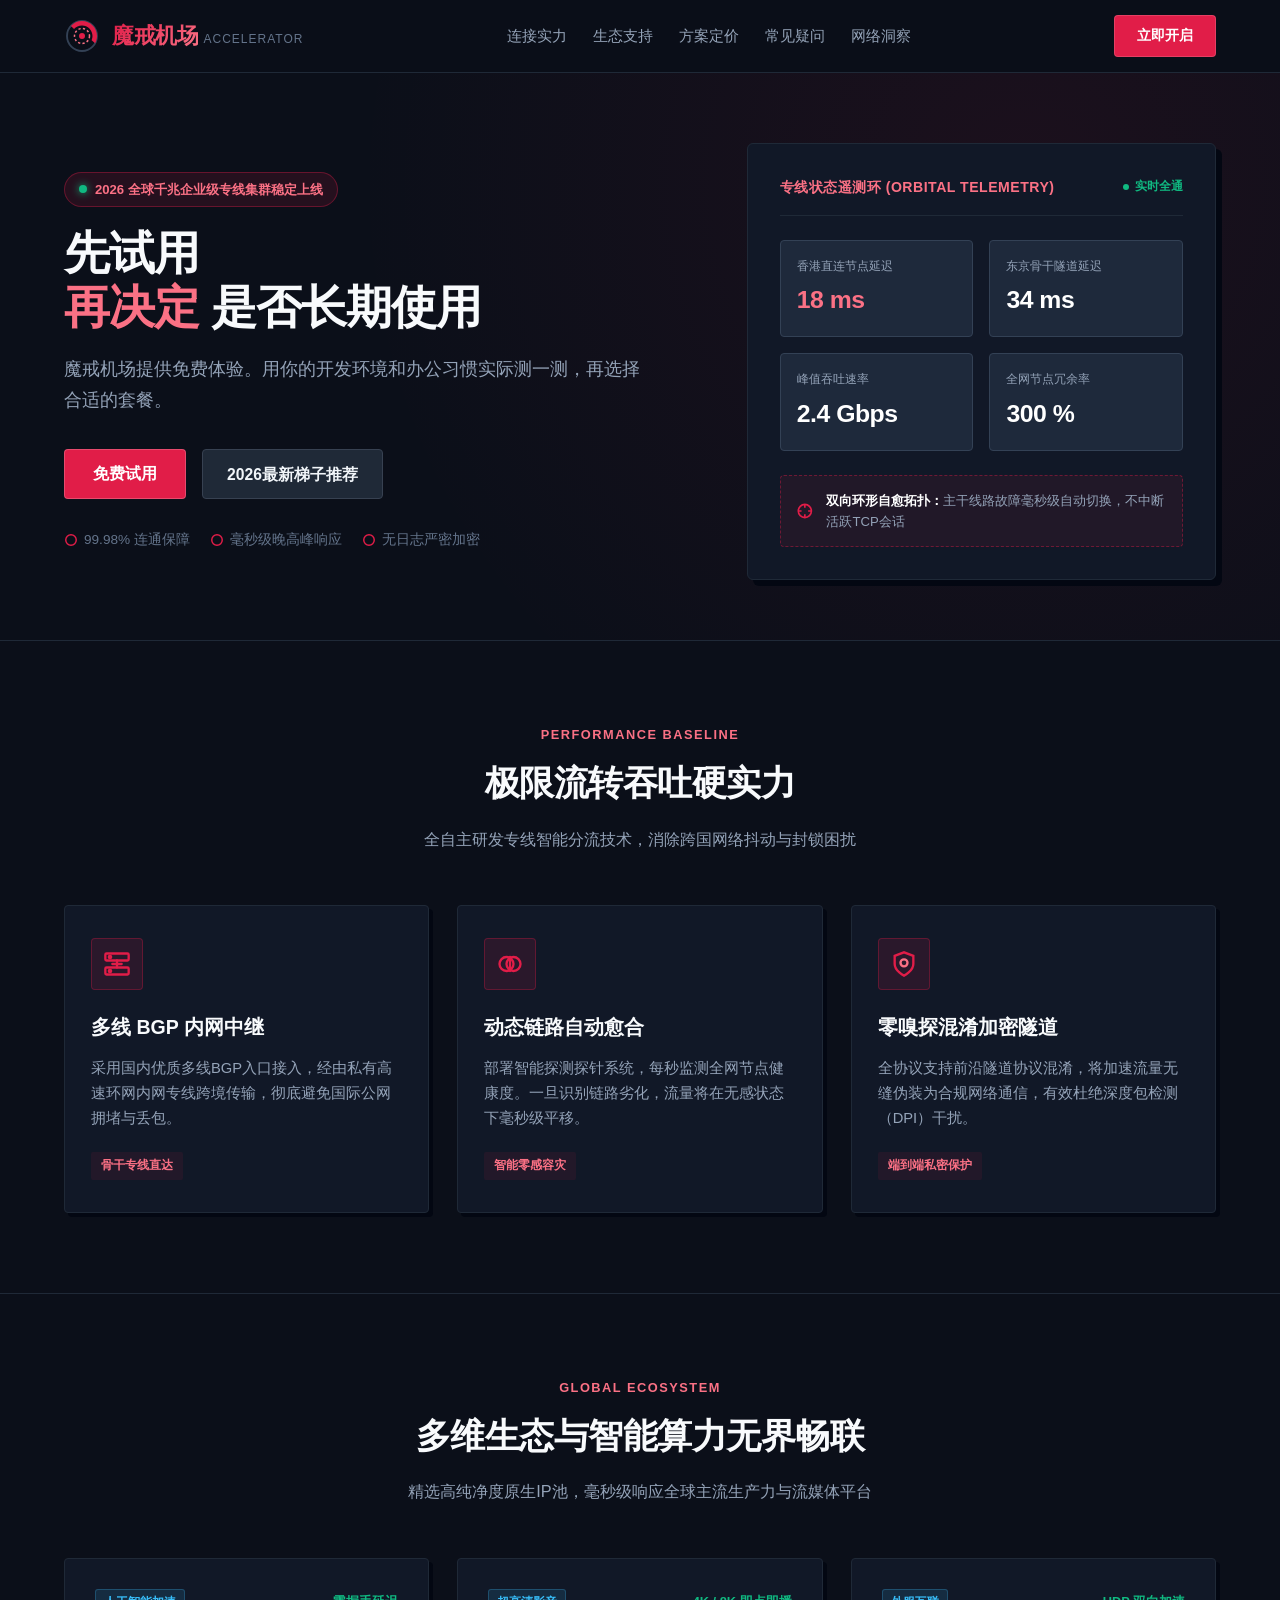
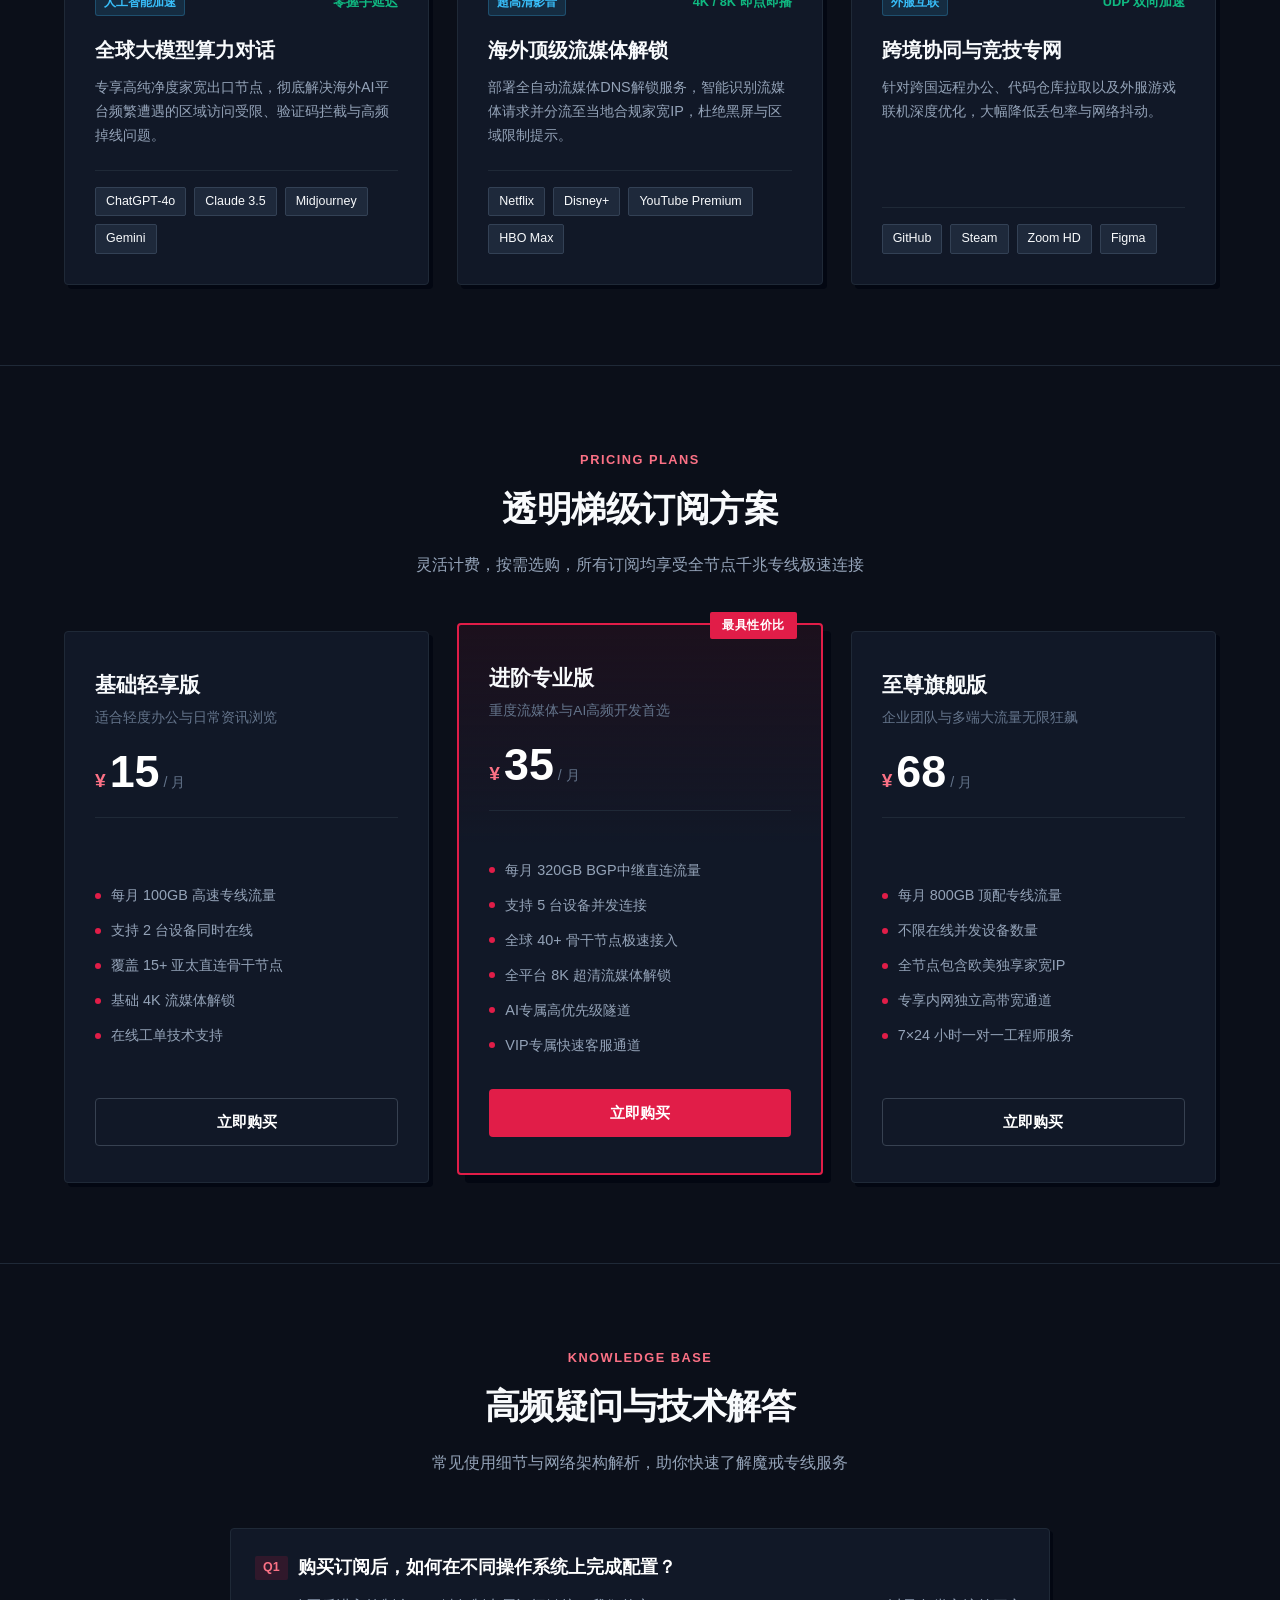
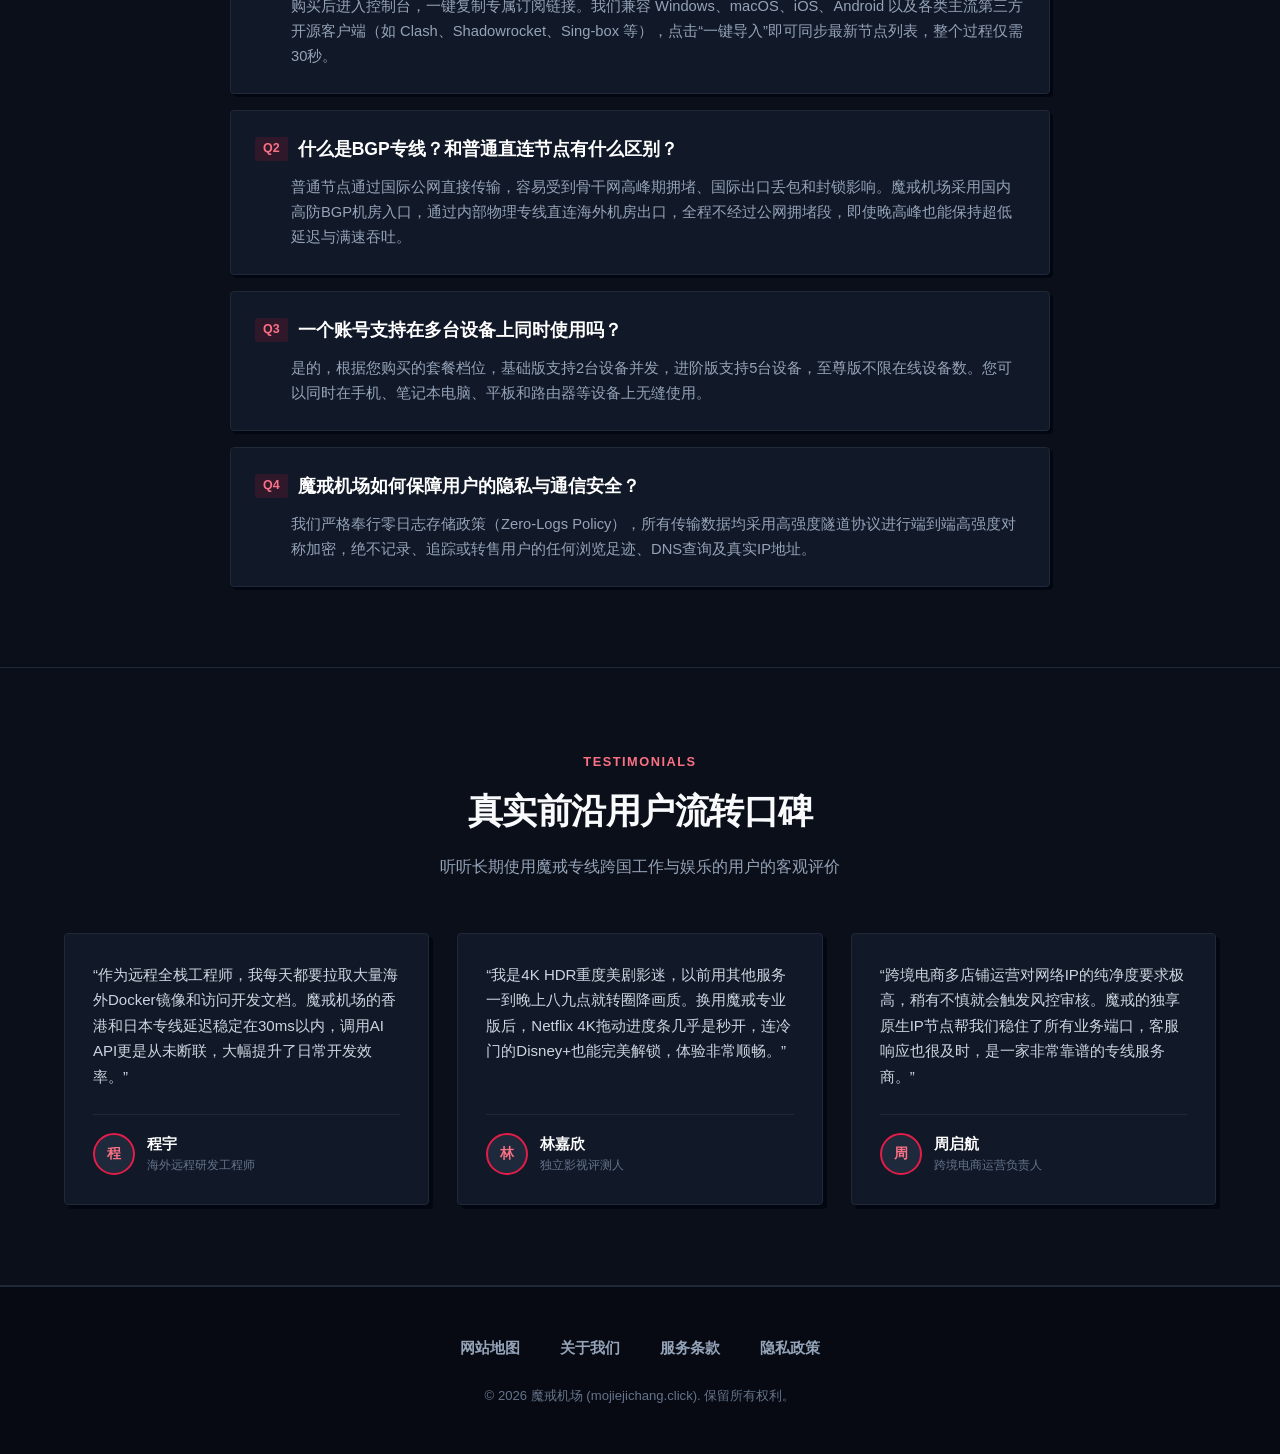
==== commit 6d06819e: "Update blog hyperlinks to dajichang.mom" ====
--- a/index.html
+++ b/index.html
@@ -3,24 +3,24 @@
 <head>
   <meta charset="UTF-8">
   <meta name="viewport" content="width=device-width, initial-scale=1.0">
-  <title>魔戒机场官网 - 2026稳定企业级专线与极速秒开网络加速评测推荐</title>
-  <meta name="description" content="魔戒机场专注提供高性能企业级BGP中继专线服务。实测晚高峰4K流媒体极速秒开、OpenAI/Claude API毫秒级低延迟响应与外服游戏超低丢包。全天候SLA链路自愈，支持多终端一键导入，是出海协同与开发者群体公认的高口碑网络加速与稳定机场推荐之选。">
-  <meta name="keywords" content="魔戒机场, 机场推荐, 网络加速, 极速秒开, BGP专线机场, 4K流媒体加速, AI大模型API加速, 跨国企业网络加速, 高速稳定梯子">
+  <title>魔戒机场 - 开发者与小团队的加速服务 | 免费体验与实用指南</title>
+  <meta name="description" content="魔戒机场适合开发者与小团队。提供免费体验，站内有 Go 与 Java 依赖加速、共享账号安全、流量排查和状态码速查等指南。">
+  <meta name="keywords" content="魔戒机场, 机场推荐, 免费体验, GOPROXY, Maven镜像, 共享账号安全, HTTP状态码">
   <meta name="robots" content="index, follow">
   <link rel="canonical" href="https://mojiejichang.click/">
 
   <!-- Open Graph / 社交分享元数据 -->
   <meta property="og:type" content="website">
   <meta property="og:url" content="https://mojiejichang.click/">
-  <meta property="og:title" content="魔戒机场官网 - 2026稳定企业级专线与极速秒开网络加速评测推荐">
-  <meta property="og:description" content="魔戒机场专注提供高性能企业级BGP中继专线服务。实测晚高峰4K流媒体极速秒开、OpenAI/Claude API毫秒级低延迟响应与外服游戏超低丢包。全天候SLA链路自愈，支持多终端一键导入，是出海协同与开发者群体公认的高口碑网络加速与稳定机场推荐之选。">
+  <meta property="og:title" content="魔戒机场 - 开发者与小团队的加速服务 | 免费体验与实用指南">
+  <meta property="og:description" content="魔戒机场适合开发者与小团队。提供免费体验，站内有 Go 与 Java 依赖加速、共享账号安全、流量排查和状态码速查等指南。">
   <meta property="og:site_name" content="魔戒机场">
   <meta property="og:locale" content="zh_CN">
 
   <!-- Twitter 卡片元数据 -->
   <meta name="twitter:card" content="summary_large_image">
-  <meta name="twitter:title" content="魔戒机场官网 - 2026稳定企业级专线与极速秒开网络加速评测推荐">
-  <meta name="twitter:description" content="魔戒机场专注提供高性能企业级BGP中继专线服务。实测晚高峰4K流媒体极速秒开、OpenAI/Claude API毫秒级低延迟响应与外服游戏超低丢包。全天候SLA链路自愈，支持多终端一键导入，是出海协同与开发者群体公认的高口碑网络加速与稳定机场推荐之选。">
+  <meta name="twitter:title" content="魔戒机场 - 开发者与小团队的加速服务 | 免费体验与实用指南">
+  <meta name="twitter:description" content="魔戒机场适合开发者与小团队。提供免费体验，站内有 Go 与 Java 依赖加速、共享账号安全、流量排查和状态码速查等指南。">
 
   <!-- Schema.org JSON-LD 结构化数据 -->
   <script type="application/ld+json">
@@ -99,20 +99,15 @@
             <span>2026 全球千兆企业级专线集群稳定上线</span>
           </div>
 
-          <h1 class="hero-title">
-            专线直达穿梭 <br>
-            <span class="highlight">魔戒网络加速</span> 硬实力
-          </h1>
-
-          <p class="hero-subtitle">
-            专为高负载网络打造的多线BGP专线集群，突破跨国网络延迟瓶颈。全天候动态容灾调度，为全球办公、研发与影音带来无感接入体验。
-          </p>
+          <h1 class="hero-title">先试用<br><span class="highlight">再决定</span> 是否长期使用</h1>
+
+          <p class="hero-subtitle">魔戒机场提供免费体验。用你的开发环境和办公习惯实际测一测，再选择合适的套餐。</p>
 
           <div class="hero-cta-group">
             <a href="https://ww012.twilightaff.com/#/?code=A56DH1Af" target="_blank" rel="nofollow" class="btn-primary">
               免费试用
             </a>
-            <a href="https://tizilab.net/paihang/" target="_blank" class="btn-secondary">
+            <a href="https://dajichang.mom/" target="_blank" class="btn-secondary">
               2026最新梯子推荐
             </a>
           </div>
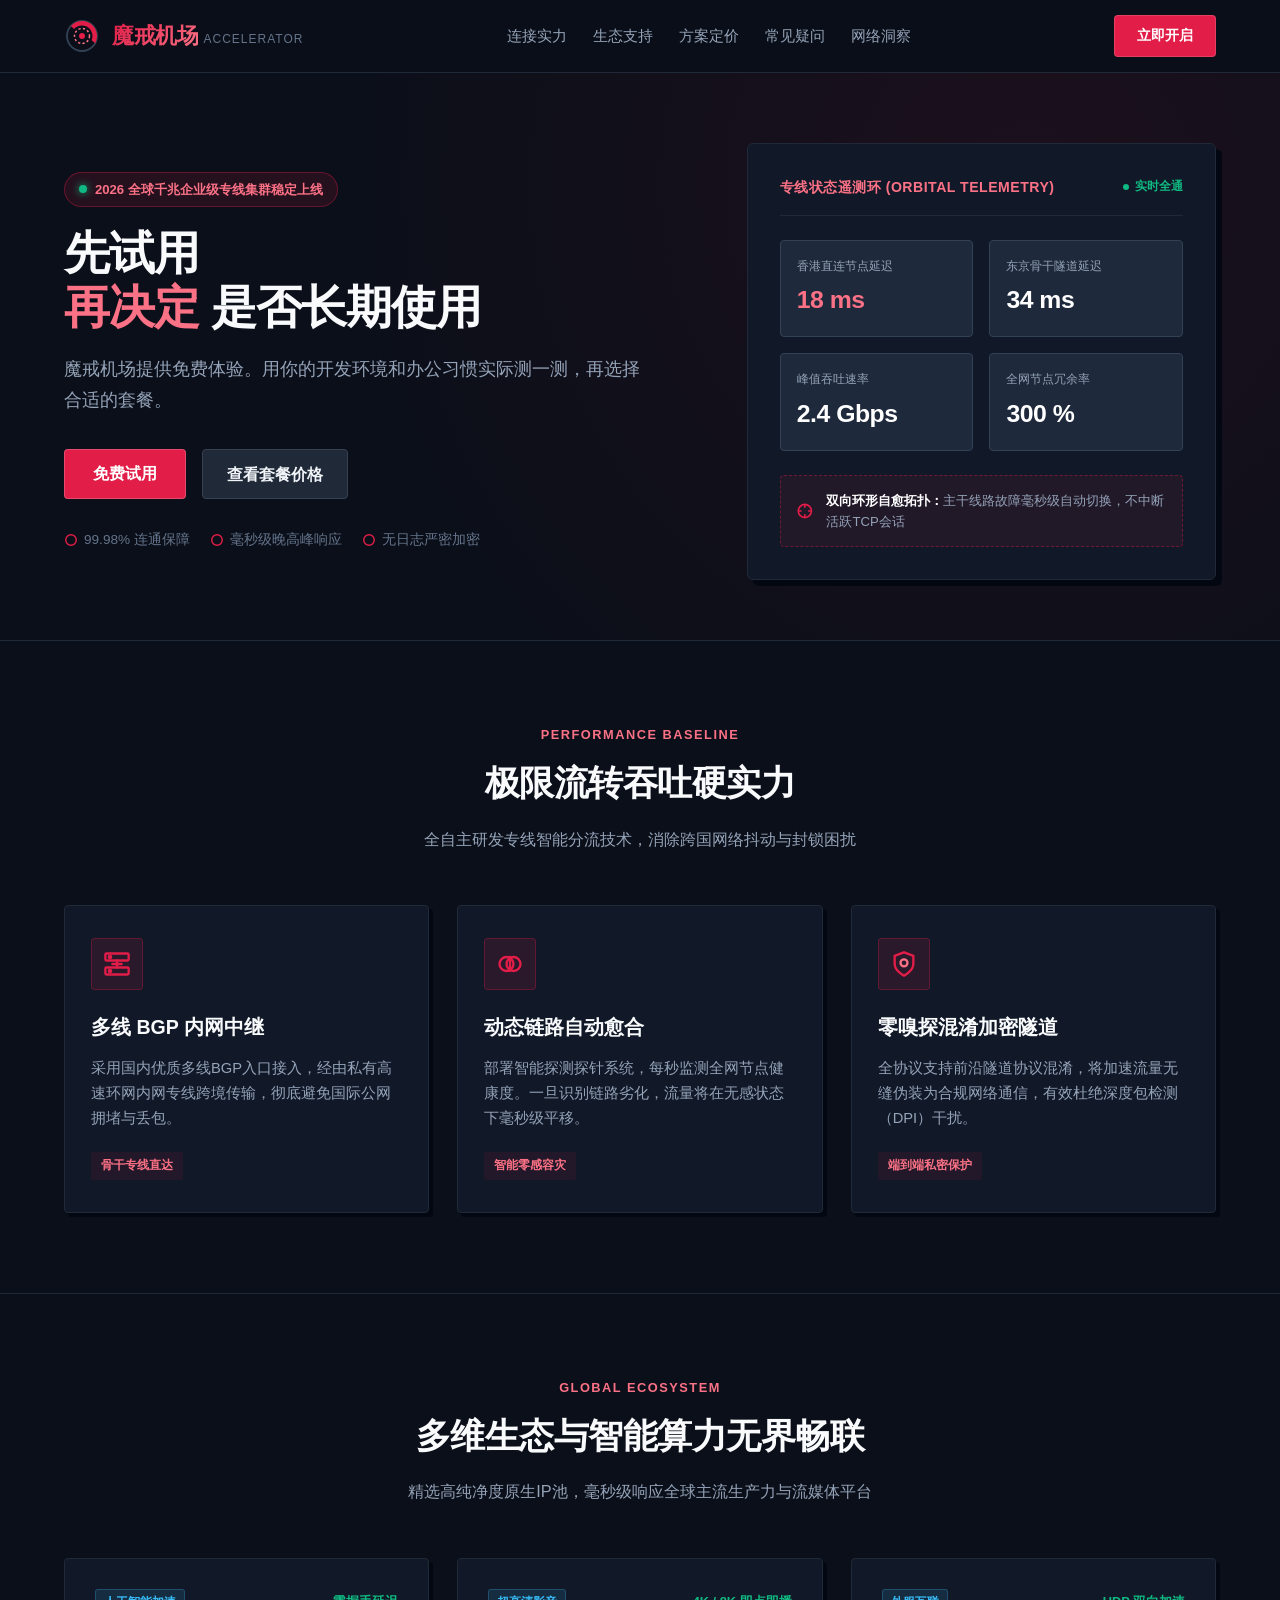
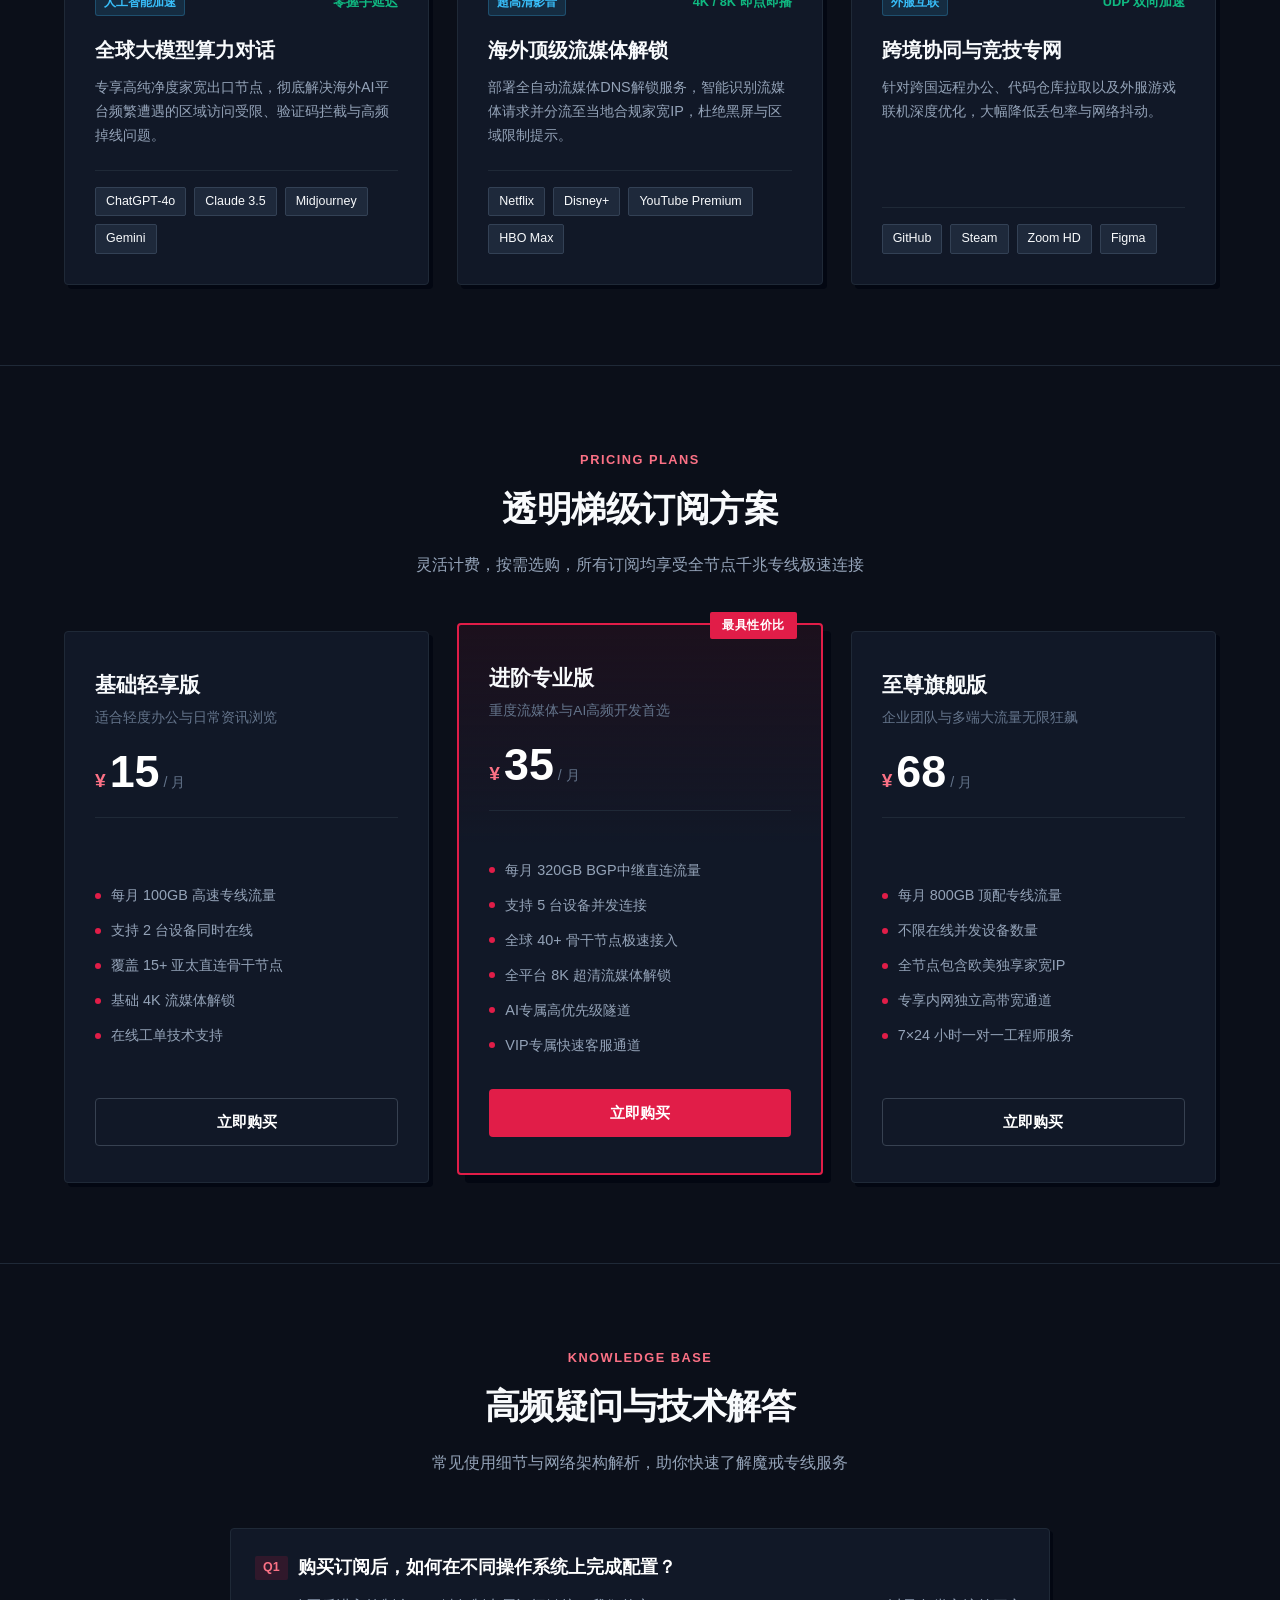
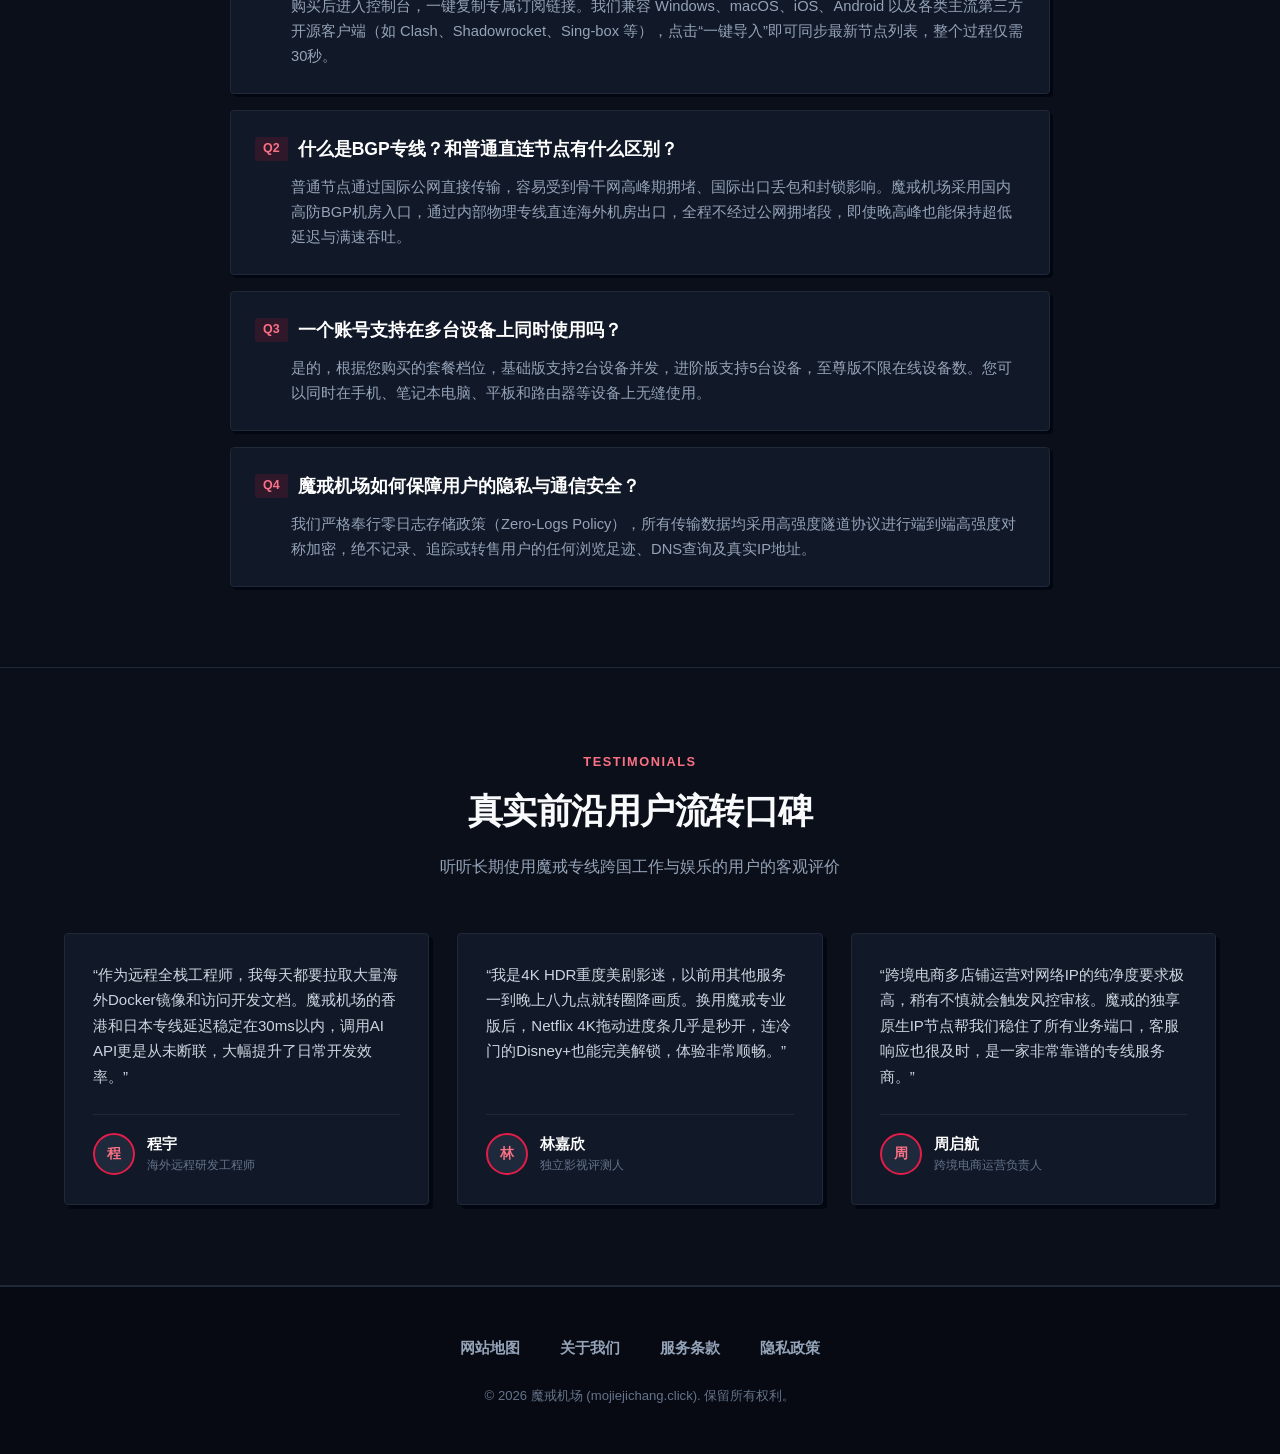
==== commit 55d801df: "Update hero ladder button to pricing section anchor" ====
--- a/index.html
+++ b/index.html
@@ -107,9 +107,7 @@
             <a href="https://ww012.twilightaff.com/#/?code=A56DH1Af" target="_blank" rel="nofollow" class="btn-primary">
               免费试用
             </a>
-            <a href="https://dajichang.mom/" target="_blank" class="btn-secondary">
-              2026最新梯子推荐
-            </a>
+            <a href="#pricing" class="btn-secondary">查看套餐价格</a>
           </div>
 
           <div class="hero-meta-badges">
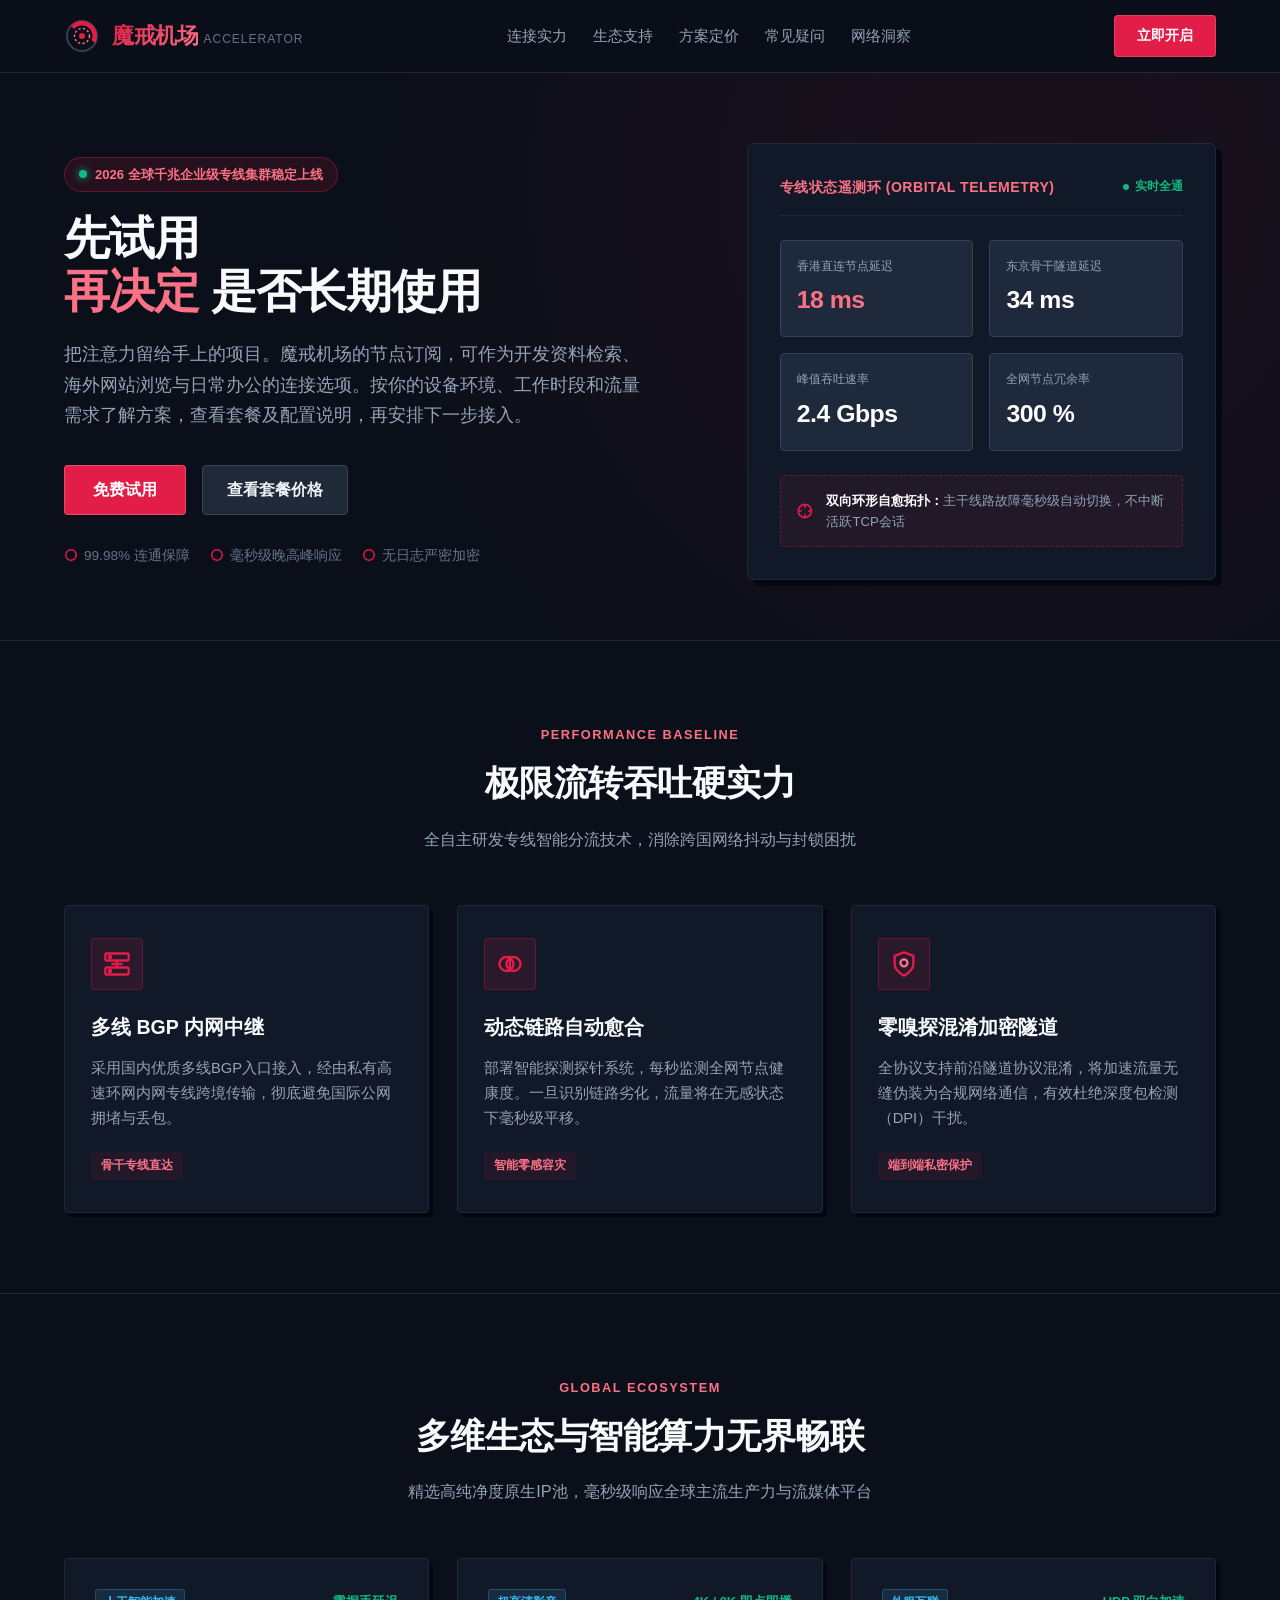
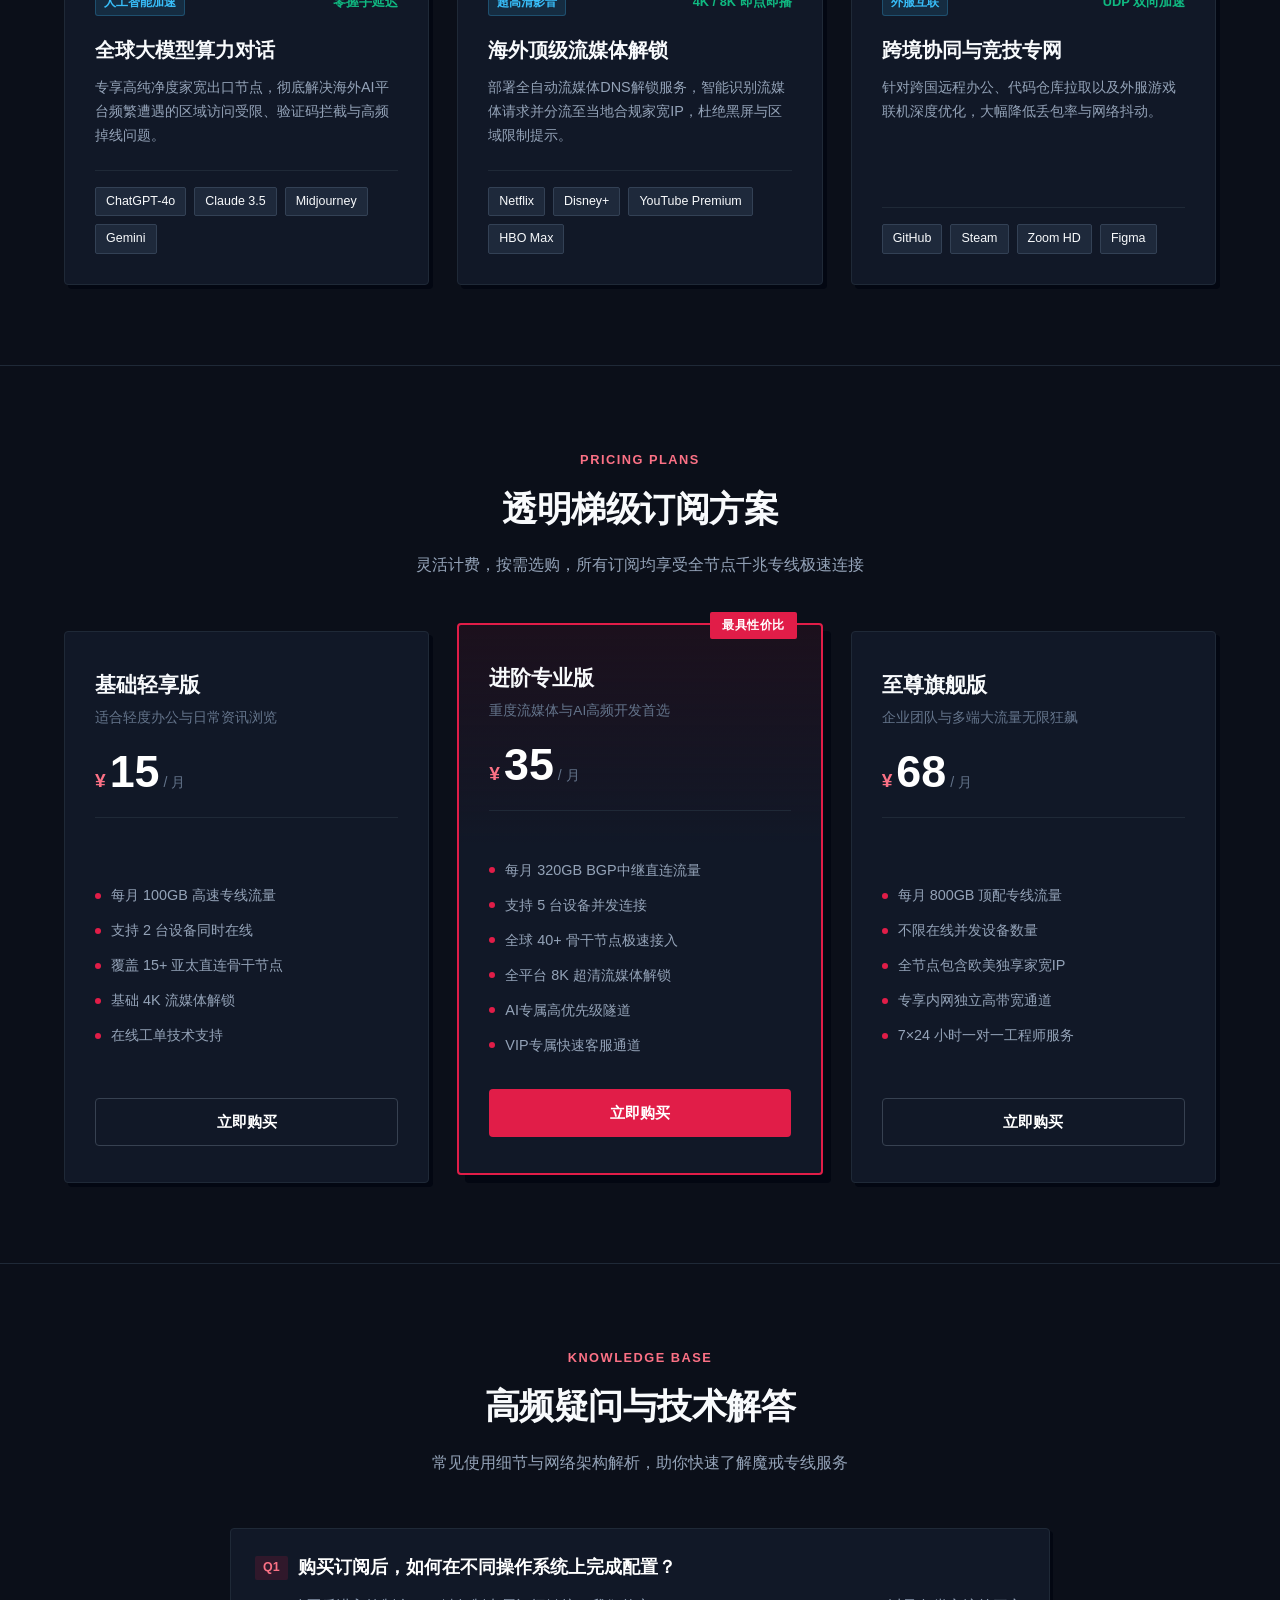
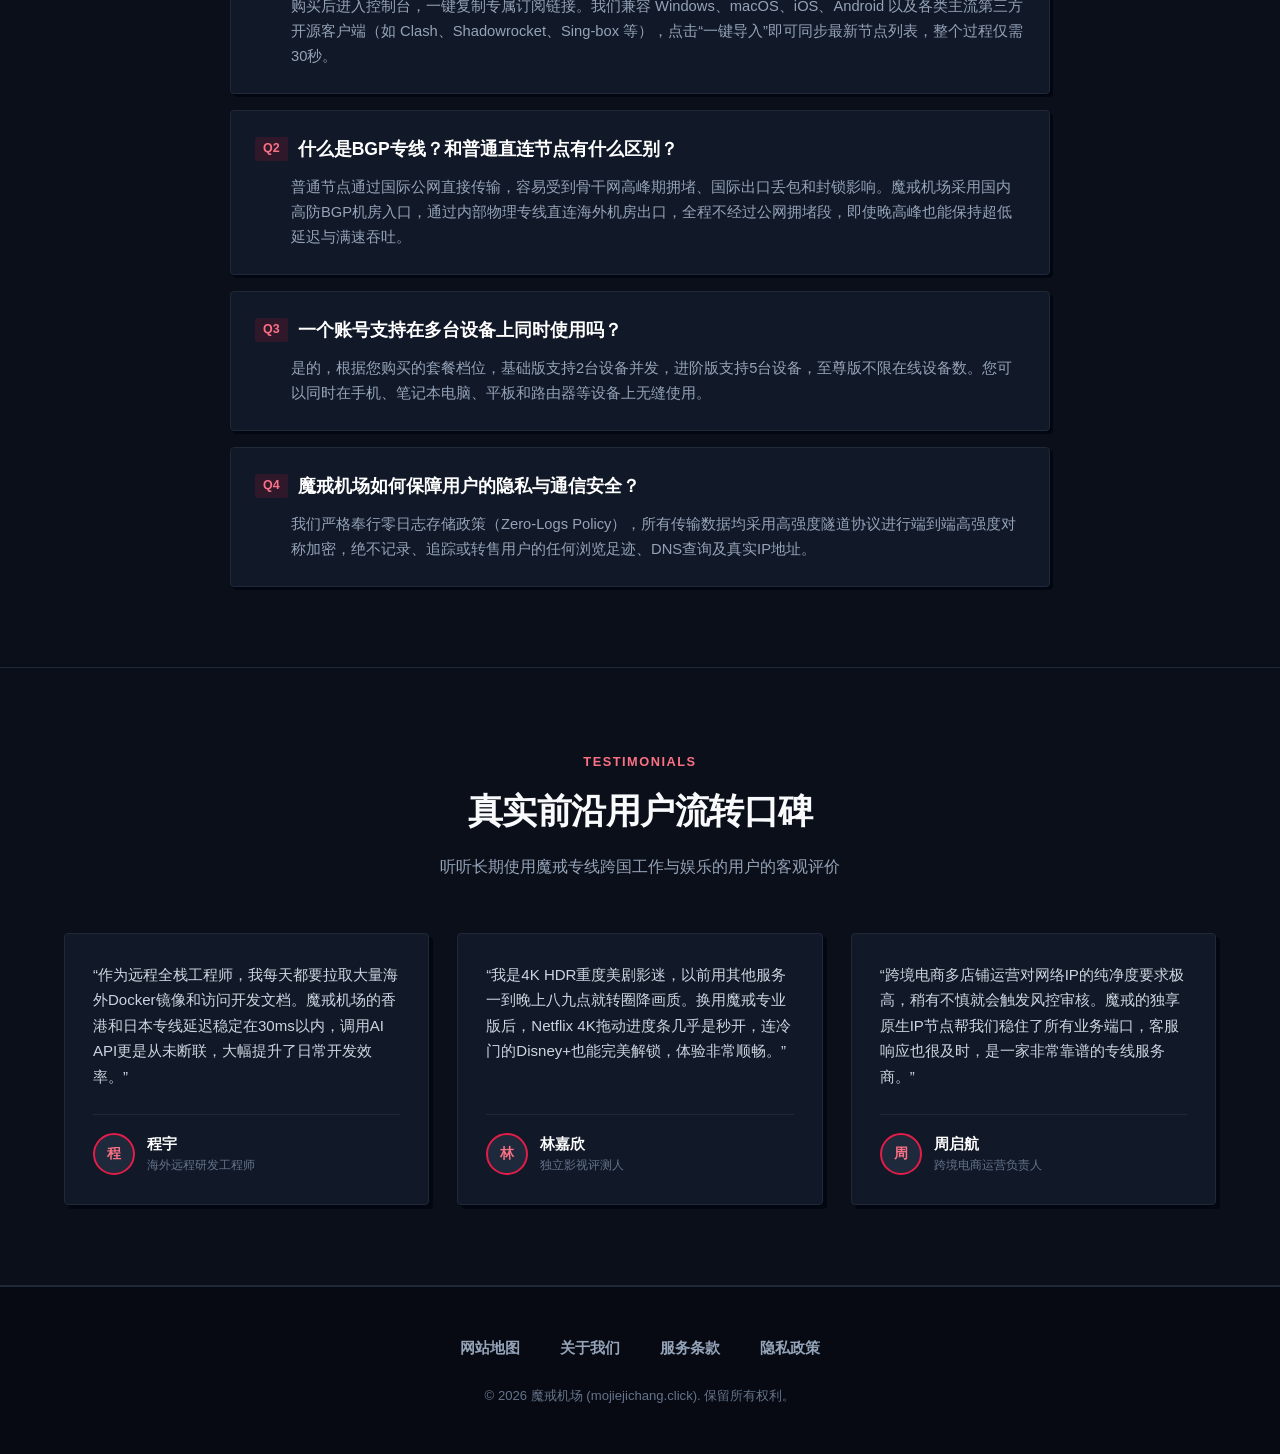
==== commit 56b76582: "Restore detailed guides and clarify airport homepage introductions" ====
--- a/index.html
+++ b/index.html
@@ -1,29 +1,27 @@
 <!DOCTYPE html>
+
 <html lang="zh-CN">
 <head>
-  <meta charset="UTF-8">
-  <meta name="viewport" content="width=device-width, initial-scale=1.0">
-  <title>魔戒机场 - 开发者与小团队的加速服务 | 免费体验与实用指南</title>
-  <meta name="description" content="魔戒机场适合开发者与小团队。提供免费体验，站内有 Go 与 Java 依赖加速、共享账号安全、流量排查和状态码速查等指南。">
-  <meta name="keywords" content="魔戒机场, 机场推荐, 免费体验, GOPROXY, Maven镜像, 共享账号安全, HTTP状态码">
-  <meta name="robots" content="index, follow">
-  <link rel="canonical" href="https://mojiejichang.click/">
-
-  <!-- Open Graph / 社交分享元数据 -->
-  <meta property="og:type" content="website">
-  <meta property="og:url" content="https://mojiejichang.click/">
-  <meta property="og:title" content="魔戒机场 - 开发者与小团队的加速服务 | 免费体验与实用指南">
-  <meta property="og:description" content="魔戒机场适合开发者与小团队。提供免费体验，站内有 Go 与 Java 依赖加速、共享账号安全、流量排查和状态码速查等指南。">
-  <meta property="og:site_name" content="魔戒机场">
-  <meta property="og:locale" content="zh_CN">
-
-  <!-- Twitter 卡片元数据 -->
-  <meta name="twitter:card" content="summary_large_image">
-  <meta name="twitter:title" content="魔戒机场 - 开发者与小团队的加速服务 | 免费体验与实用指南">
-  <meta name="twitter:description" content="魔戒机场适合开发者与小团队。提供免费体验，站内有 Go 与 Java 依赖加速、共享账号安全、流量排查和状态码速查等指南。">
-
-  <!-- Schema.org JSON-LD 结构化数据 -->
-  <script type="application/ld+json">
+<meta charset="utf-8"/>
+<meta content="width=device-width, initial-scale=1.0" name="viewport"/>
+<title>魔戒机场 - 开发者与小团队的加速服务 | 免费体验与实用指南</title>
+<meta content="把注意力留给手上的项目。魔戒机场的节点订阅，可作为开发资料检索、海外网站浏览与日常办公的连接选项。按你的设备环境、工作时段和流量需求了解方案，查看套餐及配置说明，再安排下一步接入。" name="description"/>
+<meta content="魔戒机场, 机场推荐, 免费体验, GOPROXY, Maven镜像, 共享账号安全, HTTP状态码" name="keywords"/>
+<meta content="index, follow" name="robots"/>
+<link href="https://mojiejichang.click/" rel="canonical"/>
+<!-- Open Graph / 社交分享元数据 -->
+<meta content="website" property="og:type"/>
+<meta content="https://mojiejichang.click/" property="og:url"/>
+<meta content="魔戒机场 - 开发者与小团队的加速服务 | 免费体验与实用指南" property="og:title"/>
+<meta content="把注意力留给手上的项目。魔戒机场的节点订阅，可作为开发资料检索、海外网站浏览与日常办公的连接选项。按你的设备环境、工作时段和流量需求了解方案，查看套餐及配置说明，再安排下一步接入。" property="og:description"/>
+<meta content="魔戒机场" property="og:site_name"/>
+<meta content="zh_CN" property="og:locale"/>
+<!-- Twitter 卡片元数据 -->
+<meta content="summary_large_image" name="twitter:card"/>
+<meta content="魔戒机场 - 开发者与小团队的加速服务 | 免费体验与实用指南" name="twitter:title"/>
+<meta content="把注意力留给手上的项目。魔戒机场的节点订阅，可作为开发资料检索、海外网站浏览与日常办公的连接选项。按你的设备环境、工作时段和流量需求了解方案，查看套餐及配置说明，再安排下一步接入。" name="twitter:description"/>
+<!-- Schema.org JSON-LD 结构化数据 -->
+<script type="application/ld+json">
   {
     "@context": "https://schema.org",
     "@type": "Product",
@@ -51,460 +49,425 @@
     }
   }
   </script>
-
-  <link rel="stylesheet" href="style.css">
+<link href="style.css" rel="stylesheet"/>
 </head>
 <body>
-
-  <!-- 顶部导航 -->
-  <header class="site-header">
-    <div class="container">
-      <nav class="nav-wrap">
-        <a href="index.html" class="logo-group">
-          <!-- 刀锋刃环与魔戒字标深度融合 SVG -->
-          <svg class="logo-ring-svg" viewBox="0 0 48 48" fill="none" xmlns="http://www.w3.org/2000/svg" role="img" aria-label="魔戒机场品牌徽标">
-            <circle cx="24" cy="24" r="20" stroke="#334155" stroke-width="2.5"/>
-            <path d="M24 4C35.0457 4 44 12.9543 44 24C44 27.5 43.1 30.8 41.5 33.6L36.8 29.5C37.6 27.8 38 25.9 38 24C38 16.268 31.732 10 24 10C19.8 10 16 11.8 13.4 14.8L9.2 10.6C12.9 6.5 18.1 4 24 4Z" fill="#E11D48"/>
-            <circle cx="24" cy="24" r="10" stroke="#FB7185" stroke-width="2" stroke-dasharray="3 3"/>
-            <circle cx="24" cy="24" r="4" fill="#E11D48"/>
-          </svg>
-          <div>
-            <span class="logo-text">魔戒机场</span>
-            <span class="logo-sub">ACCELERATOR</span>
-          </div>
-        </a>
-
-        <ul class="nav-links">
-          <li><a href="#features">连接实力</a></li>
-          <li><a href="#ecosystem">生态支持</a></li>
-          <li><a href="#pricing">方案定价</a></li>
-          <li><a href="#faq">常见疑问</a></li>
-          <li><a href="insights.html">网络洞察</a></li>
-        </ul>
-
-        <a href="https://ww012.twilightaff.com/#/?code=A56DH1Af" target="_blank" rel="nofollow" class="header-cta-btn">
+<!-- 顶部导航 -->
+<header class="site-header">
+<div class="container">
+<nav class="nav-wrap">
+<a class="logo-group" href="index.html">
+<!-- 刀锋刃环与魔戒字标深度融合 SVG -->
+<svg aria-label="魔戒机场品牌徽标" class="logo-ring-svg" fill="none" role="img" viewbox="0 0 48 48" xmlns="http://www.w3.org/2000/svg">
+<circle cx="24" cy="24" r="20" stroke="#334155" stroke-width="2.5"></circle>
+<path d="M24 4C35.0457 4 44 12.9543 44 24C44 27.5 43.1 30.8 41.5 33.6L36.8 29.5C37.6 27.8 38 25.9 38 24C38 16.268 31.732 10 24 10C19.8 10 16 11.8 13.4 14.8L9.2 10.6C12.9 6.5 18.1 4 24 4Z" fill="#E11D48"></path>
+<circle cx="24" cy="24" r="10" stroke="#FB7185" stroke-dasharray="3 3" stroke-width="2"></circle>
+<circle cx="24" cy="24" fill="#E11D48" r="4"></circle>
+</svg>
+<div>
+<span class="logo-text">魔戒机场</span>
+<span class="logo-sub">ACCELERATOR</span>
+</div>
+</a>
+<ul class="nav-links">
+<li><a href="#features">连接实力</a></li>
+<li><a href="#ecosystem">生态支持</a></li>
+<li><a href="#pricing">方案定价</a></li>
+<li><a href="#faq">常见疑问</a></li>
+<li><a href="insights.html">网络洞察</a></li>
+</ul>
+<a class="header-cta-btn" href="https://ww012.twilightaff.com/#/?code=A56DH1Af" rel="nofollow" target="_blank">
           立即开启
         </a>
-      </nav>
-    </div>
-  </header>
-
-  <!-- 首屏 Hero 区域 -->
-  <section class="hero-section">
-    <div class="container">
-      <div class="hero-grid">
-        <div class="hero-left">
-          <div class="hero-pill">
-            <span class="pill-dot"></span>
-            <span>2026 全球千兆企业级专线集群稳定上线</span>
-          </div>
-
-          <h1 class="hero-title">先试用<br><span class="highlight">再决定</span> 是否长期使用</h1>
-
-          <p class="hero-subtitle">魔戒机场提供免费体验。用你的开发环境和办公习惯实际测一测，再选择合适的套餐。</p>
-
-          <div class="hero-cta-group">
-            <a href="https://ww012.twilightaff.com/#/?code=A56DH1Af" target="_blank" rel="nofollow" class="btn-primary">
+</nav>
+</div>
+</header>
+<!-- 首屏 Hero 区域 -->
+<section class="hero-section">
+<div class="container">
+<div class="hero-grid">
+<div class="hero-left">
+<div class="hero-pill">
+<span class="pill-dot"></span>
+<span>2026 全球千兆企业级专线集群稳定上线</span>
+</div>
+<h1 class="hero-title">先试用<br/><span class="highlight">再决定</span> 是否长期使用</h1>
+<p class="hero-subtitle">把注意力留给手上的项目。魔戒机场的节点订阅，可作为开发资料检索、海外网站浏览与日常办公的连接选项。按你的设备环境、工作时段和流量需求了解方案，查看套餐及配置说明，再安排下一步接入。</p>
+<div class="hero-cta-group">
+<a class="btn-primary" href="https://ww012.twilightaff.com/#/?code=A56DH1Af" rel="nofollow" target="_blank">
               免费试用
             </a>
-            <a href="#pricing" class="btn-secondary">查看套餐价格</a>
-          </div>
-
-          <div class="hero-meta-badges">
-            <div class="meta-item">
-              <svg width="14" height="14" viewBox="0 0 24 24" fill="none" stroke="#E11D48" stroke-width="2.5"><circle cx="12" cy="12" r="9"/></svg>
-              <span>99.98% 连通保障</span>
+<a class="btn-secondary" href="#pricing">查看套餐价格</a>
+</div>
+<div class="hero-meta-badges">
+<div class="meta-item">
+<svg fill="none" height="14" stroke="#E11D48" stroke-width="2.5" viewbox="0 0 24 24" width="14"><circle cx="12" cy="12" r="9"></circle></svg>
+<span>99.98% 连通保障</span>
+</div>
+<div class="meta-item">
+<svg fill="none" height="14" stroke="#E11D48" stroke-width="2.5" viewbox="0 0 24 24" width="14"><circle cx="12" cy="12" r="9"></circle></svg>
+<span>毫秒级晚高峰响应</span>
+</div>
+<div class="meta-item">
+<svg fill="none" height="14" stroke="#E11D48" stroke-width="2.5" viewbox="0 0 24 24" width="14"><circle cx="12" cy="12" r="9"></circle></svg>
+<span>无日志严密加密</span>
+</div>
+</div>
+</div>
+<!-- 疾速环饰仪表板 -->
+<div class="hero-gauge-box">
+<div class="gauge-header">
+<span class="gauge-title">专线状态遥测环 (Orbital Telemetry)</span>
+<div class="gauge-live">
+<span class="gauge-live-dot"></span>
+<span>实时全通</span>
+</div>
+</div>
+<div class="gauge-stat-grid">
+<div class="gauge-stat-card">
+<div class="stat-label">香港直连节点延迟</div>
+<div class="stat-val crimson">18 ms</div>
+</div>
+<div class="gauge-stat-card">
+<div class="stat-label">东京骨干隧道延迟</div>
+<div class="stat-val">34 ms</div>
+</div>
+<div class="gauge-stat-card">
+<div class="stat-label">峰值吞吐速率</div>
+<div class="stat-val">2.4 Gbps</div>
+</div>
+<div class="gauge-stat-card">
+<div class="stat-label">全网节点冗余率</div>
+<div class="stat-val">300 %</div>
+</div>
+</div>
+<div class="gauge-ring-banner">
+<svg fill="none" height="24" stroke="#E11D48" stroke-width="2" viewbox="0 0 24 24" width="24"><circle cx="12" cy="12" r="8"></circle><path d="M12 4v4m0 8v4M4 12h4m8 0h4"></path></svg>
+<div>
+<strong>双向环形自愈拓扑：</strong>主干线路故障毫秒级自动切换，不中断活跃TCP会话
             </div>
-            <div class="meta-item">
-              <svg width="14" height="14" viewBox="0 0 24 24" fill="none" stroke="#E11D48" stroke-width="2.5"><circle cx="12" cy="12" r="9"/></svg>
-              <span>毫秒级晚高峰响应</span>
-            </div>
-            <div class="meta-item">
-              <svg width="14" height="14" viewBox="0 0 24 24" fill="none" stroke="#E11D48" stroke-width="2.5"><circle cx="12" cy="12" r="9"/></svg>
-              <span>无日志严密加密</span>
-            </div>
-          </div>
-        </div>
-
-        <!-- 疾速环饰仪表板 -->
-        <div class="hero-gauge-box">
-          <div class="gauge-header">
-            <span class="gauge-title">专线状态遥测环 (Orbital Telemetry)</span>
-            <div class="gauge-live">
-              <span class="gauge-live-dot"></span>
-              <span>实时全通</span>
-            </div>
-          </div>
-
-          <div class="gauge-stat-grid">
-            <div class="gauge-stat-card">
-              <div class="stat-label">香港直连节点延迟</div>
-              <div class="stat-val crimson">18 ms</div>
-            </div>
-            <div class="gauge-stat-card">
-              <div class="stat-label">东京骨干隧道延迟</div>
-              <div class="stat-val">34 ms</div>
-            </div>
-            <div class="gauge-stat-card">
-              <div class="stat-label">峰值吞吐速率</div>
-              <div class="stat-val">2.4 Gbps</div>
-            </div>
-            <div class="gauge-stat-card">
-              <div class="stat-label">全网节点冗余率</div>
-              <div class="stat-val">300 %</div>
-            </div>
-          </div>
-
-          <div class="gauge-ring-banner">
-            <svg width="24" height="24" viewBox="0 0 24 24" fill="none" stroke="#E11D48" stroke-width="2"><circle cx="12" cy="12" r="8"/><path d="M12 4v4m0 8v4M4 12h4m8 0h4"/></svg>
-            <div>
-              <strong>双向环形自愈拓扑：</strong>主干线路故障毫秒级自动切换，不中断活跃TCP会话
-            </div>
-          </div>
-        </div>
-      </div>
-    </div>
-  </section>
-
-  <!-- 核心产品优势（3张图文卡片） -->
-  <section class="section-wrap" id="features">
-    <div class="container">
-      <div class="section-head">
-        <span class="section-tag">Performance Baseline</span>
-        <h2 class="section-title">极限流转吞吐硬实力</h2>
-        <p class="section-sub">全自主研发专线智能分流技术，消除跨国网络抖动与封锁困扰</p>
-      </div>
-
-      <div class="feature-grid-3">
-        <!-- 卡片 1 -->
-        <div class="feature-card">
-          <div class="feature-icon-box">
-            <!-- 定制几何环形服务器矩阵 SVG -->
-            <svg width="28" height="28" viewBox="0 0 24 24" fill="none" stroke="#E11D48" stroke-width="2" stroke-linecap="round" role="img" aria-label="多线BGP内网中继示意图">
-              <rect x="2" y="3" width="20" height="6" rx="1"/>
-              <rect x="2" y="15" width="20" height="6" rx="1"/>
-              <circle cx="6" cy="6" r="1" fill="#E11D48"/>
-              <circle cx="6" cy="18" r="1" fill="#E11D48"/>
-              <path d="M12 9v6m-4-3h8"/>
-            </svg>
-          </div>
-          <h3 class="feature-card-title">多线 BGP 内网中继</h3>
-          <p class="feature-card-desc">
+</div>
+</div>
+</div>
+</div>
+</section>
+<!-- 核心产品优势（3张图文卡片） -->
+<section class="section-wrap" id="features">
+<div class="container">
+<div class="section-head">
+<span class="section-tag">Performance Baseline</span>
+<h2 class="section-title">极限流转吞吐硬实力</h2>
+<p class="section-sub">全自主研发专线智能分流技术，消除跨国网络抖动与封锁困扰</p>
+</div>
+<div class="feature-grid-3">
+<!-- 卡片 1 -->
+<div class="feature-card">
+<div class="feature-icon-box">
+<!-- 定制几何环形服务器矩阵 SVG -->
+<svg aria-label="多线BGP内网中继示意图" fill="none" height="28" role="img" stroke="#E11D48" stroke-linecap="round" stroke-width="2" viewbox="0 0 24 24" width="28">
+<rect height="6" rx="1" width="20" x="2" y="3"></rect>
+<rect height="6" rx="1" width="20" x="2" y="15"></rect>
+<circle cx="6" cy="6" fill="#E11D48" r="1"></circle>
+<circle cx="6" cy="18" fill="#E11D48" r="1"></circle>
+<path d="M12 9v6m-4-3h8"></path>
+</svg>
+</div>
+<h3 class="feature-card-title">多线 BGP 内网中继</h3>
+<p class="feature-card-desc">
             采用国内优质多线BGP入口接入，经由私有高速环网内网专线跨境传输，彻底避免国际公网拥堵与丢包。
           </p>
-          <span class="feature-card-tag">骨干专线直达</span>
-        </div>
-
-        <!-- 卡片 2 -->
-        <div class="feature-card">
-          <div class="feature-icon-box">
-            <!-- 定制双环联通自愈节点 SVG -->
-            <svg width="28" height="28" viewBox="0 0 24 24" fill="none" stroke="#E11D48" stroke-width="2" stroke-linecap="round" role="img" aria-label="动态链路自动愈合示意图">
-              <circle cx="9" cy="12" r="6"/>
-              <circle cx="15" cy="12" r="6"/>
-              <path d="M12 6v12"/>
-            </svg>
-          </div>
-          <h3 class="feature-card-title">动态链路自动愈合</h3>
-          <p class="feature-card-desc">
+<span class="feature-card-tag">骨干专线直达</span>
+</div>
+<!-- 卡片 2 -->
+<div class="feature-card">
+<div class="feature-icon-box">
+<!-- 定制双环联通自愈节点 SVG -->
+<svg aria-label="动态链路自动愈合示意图" fill="none" height="28" role="img" stroke="#E11D48" stroke-linecap="round" stroke-width="2" viewbox="0 0 24 24" width="28">
+<circle cx="9" cy="12" r="6"></circle>
+<circle cx="15" cy="12" r="6"></circle>
+<path d="M12 6v12"></path>
+</svg>
+</div>
+<h3 class="feature-card-title">动态链路自动愈合</h3>
+<p class="feature-card-desc">
             部署智能探测探针系统，每秒监测全网节点健康度。一旦识别链路劣化，流量将在无感状态下毫秒级平移。
           </p>
-          <span class="feature-card-tag">智能零感容灾</span>
-        </div>
-
-        <!-- 卡片 3 -->
-        <div class="feature-card">
-          <div class="feature-icon-box">
-            <!-- 定制环形防护徽标 SVG -->
-            <svg width="28" height="28" viewBox="0 0 24 24" fill="none" stroke="#E11D48" stroke-width="2" stroke-linecap="round" role="img" aria-label="零嗅探混淆加密隧道示意图">
-              <path d="M12 22s8-4 8-10V5l-8-3-8 3v7c0 6 8 10 8 10z"/>
-              <circle cx="12" cy="11" r="3" stroke="#FB7185"/>
-            </svg>
-          </div>
-          <h3 class="feature-card-title">零嗅探混淆加密隧道</h3>
-          <p class="feature-card-desc">
+<span class="feature-card-tag">智能零感容灾</span>
+</div>
+<!-- 卡片 3 -->
+<div class="feature-card">
+<div class="feature-icon-box">
+<!-- 定制环形防护徽标 SVG -->
+<svg aria-label="零嗅探混淆加密隧道示意图" fill="none" height="28" role="img" stroke="#E11D48" stroke-linecap="round" stroke-width="2" viewbox="0 0 24 24" width="28">
+<path d="M12 22s8-4 8-10V5l-8-3-8 3v7c0 6 8 10 8 10z"></path>
+<circle cx="12" cy="11" r="3" stroke="#FB7185"></circle>
+</svg>
+</div>
+<h3 class="feature-card-title">零嗅探混淆加密隧道</h3>
+<p class="feature-card-desc">
             全协议支持前沿隧道协议混淆，将加速流量无缝伪装为合规网络通信，有效杜绝深度包检测（DPI）干扰。
           </p>
-          <span class="feature-card-tag">端到端私密保护</span>
-        </div>
-      </div>
-    </div>
-  </section>
-
-  <!-- 流媒体与AI支持（3张卡片） -->
-  <section class="section-wrap" id="ecosystem">
-    <div class="container">
-      <div class="section-head">
-        <span class="section-tag">Global Ecosystem</span>
-        <h2 class="section-title">多维生态与智能算力无界畅联</h2>
-        <p class="section-sub">精选高纯净度原生IP池，毫秒级响应全球主流生产力与流媒体平台</p>
-      </div>
-
-      <div class="ecosystem-grid-3">
-        <!-- 卡片 1 -->
-        <div class="eco-card">
-          <div class="eco-top">
-            <div class="eco-badge-row">
-              <span class="eco-badge">人工智能加速</span>
-              <span class="eco-speed">零握手延迟</span>
-            </div>
-            <h3 class="eco-title">全球大模型算力对话</h3>
-            <p class="eco-desc">
+<span class="feature-card-tag">端到端私密保护</span>
+</div>
+</div>
+</div>
+</section>
+<!-- 流媒体与AI支持（3张卡片） -->
+<section class="section-wrap" id="ecosystem">
+<div class="container">
+<div class="section-head">
+<span class="section-tag">Global Ecosystem</span>
+<h2 class="section-title">多维生态与智能算力无界畅联</h2>
+<p class="section-sub">精选高纯净度原生IP池，毫秒级响应全球主流生产力与流媒体平台</p>
+</div>
+<div class="ecosystem-grid-3">
+<!-- 卡片 1 -->
+<div class="eco-card">
+<div class="eco-top">
+<div class="eco-badge-row">
+<span class="eco-badge">人工智能加速</span>
+<span class="eco-speed">零握手延迟</span>
+</div>
+<h3 class="eco-title">全球大模型算力对话</h3>
+<p class="eco-desc">
               专享高纯净度家宽出口节点，彻底解决海外AI平台频繁遭遇的区域访问受限、验证码拦截与高频掉线问题。
             </p>
-          </div>
-          <div class="eco-pill-list">
-            <span class="eco-pill">ChatGPT-4o</span>
-            <span class="eco-pill">Claude 3.5</span>
-            <span class="eco-pill">Midjourney</span>
-            <span class="eco-pill">Gemini</span>
-          </div>
-        </div>
-
-        <!-- 卡片 2 -->
-        <div class="eco-card">
-          <div class="eco-top">
-            <div class="eco-badge-row">
-              <span class="eco-badge">超高清影音</span>
-              <span class="eco-speed">4K / 8K 即点即播</span>
-            </div>
-            <h3 class="eco-title">海外顶级流媒体解锁</h3>
-            <p class="eco-desc">
+</div>
+<div class="eco-pill-list">
+<span class="eco-pill">ChatGPT-4o</span>
+<span class="eco-pill">Claude 3.5</span>
+<span class="eco-pill">Midjourney</span>
+<span class="eco-pill">Gemini</span>
+</div>
+</div>
+<!-- 卡片 2 -->
+<div class="eco-card">
+<div class="eco-top">
+<div class="eco-badge-row">
+<span class="eco-badge">超高清影音</span>
+<span class="eco-speed">4K / 8K 即点即播</span>
+</div>
+<h3 class="eco-title">海外顶级流媒体解锁</h3>
+<p class="eco-desc">
               部署全自动流媒体DNS解锁服务，智能识别流媒体请求并分流至当地合规家宽IP，杜绝黑屏与区域限制提示。
             </p>
-          </div>
-          <div class="eco-pill-list">
-            <span class="eco-pill">Netflix</span>
-            <span class="eco-pill">Disney+</span>
-            <span class="eco-pill">YouTube Premium</span>
-            <span class="eco-pill">HBO Max</span>
-          </div>
-        </div>
-
-        <!-- 卡片 3 -->
-        <div class="eco-card">
-          <div class="eco-top">
-            <div class="eco-badge-row">
-              <span class="eco-badge">外服互联</span>
-              <span class="eco-speed">UDP 双向加速</span>
-            </div>
-            <h3 class="eco-title">跨境协同与竞技专网</h3>
-            <p class="eco-desc">
+</div>
+<div class="eco-pill-list">
+<span class="eco-pill">Netflix</span>
+<span class="eco-pill">Disney+</span>
+<span class="eco-pill">YouTube Premium</span>
+<span class="eco-pill">HBO Max</span>
+</div>
+</div>
+<!-- 卡片 3 -->
+<div class="eco-card">
+<div class="eco-top">
+<div class="eco-badge-row">
+<span class="eco-badge">外服互联</span>
+<span class="eco-speed">UDP 双向加速</span>
+</div>
+<h3 class="eco-title">跨境协同与竞技专网</h3>
+<p class="eco-desc">
               针对跨国远程办公、代码仓库拉取以及外服游戏联机深度优化，大幅降低丢包率与网络抖动。
             </p>
-          </div>
-          <div class="eco-pill-list">
-            <span class="eco-pill">GitHub</span>
-            <span class="eco-pill">Steam</span>
-            <span class="eco-pill">Zoom HD</span>
-            <span class="eco-pill">Figma</span>
-          </div>
-        </div>
-      </div>
-    </div>
-  </section>
-
-  <!-- 方案定价对比（必须3档） -->
-  <section class="section-wrap" id="pricing">
-    <div class="container">
-      <div class="section-head">
-        <span class="section-tag">Pricing Plans</span>
-        <h2 class="section-title">透明梯级订阅方案</h2>
-        <p class="section-sub">灵活计费，按需选购，所有订阅均享受全节点千兆专线极速连接</p>
-      </div>
-
-      <div class="pricing-grid-3">
-        <!-- 档位 1 -->
-        <div class="pricing-card">
-          <div class="pricing-header">
-            <h3 class="pricing-plan-name">基础轻享版</h3>
-            <p class="pricing-plan-sub">适合轻度办公与日常资讯浏览</p>
-            <div class="pricing-price-wrap">
-              <span class="price-symbol">¥</span>
-              <span class="price-number">15</span>
-              <span class="price-period">/ 月</span>
-            </div>
-          </div>
-          <ul class="pricing-features-list">
-            <li class="pricing-item"><span class="item-dot"></span><span>每月 100GB 高速专线流量</span></li>
-            <li class="pricing-item"><span class="item-dot"></span><span>支持 2 台设备同时在线</span></li>
-            <li class="pricing-item"><span class="item-dot"></span><span>覆盖 15+ 亚太直连骨干节点</span></li>
-            <li class="pricing-item"><span class="item-dot"></span><span>基础 4K 流媒体解锁</span></li>
-            <li class="pricing-item"><span class="item-dot"></span><span>在线工单技术支持</span></li>
-          </ul>
-          <a href="https://ww012.twilightaff.com/#/?code=A56DH1Af" target="_blank" rel="nofollow" class="pricing-btn pricing-btn-outline">
+</div>
+<div class="eco-pill-list">
+<span class="eco-pill">GitHub</span>
+<span class="eco-pill">Steam</span>
+<span class="eco-pill">Zoom HD</span>
+<span class="eco-pill">Figma</span>
+</div>
+</div>
+</div>
+</div>
+</section>
+<!-- 方案定价对比（必须3档） -->
+<section class="section-wrap" id="pricing">
+<div class="container">
+<div class="section-head">
+<span class="section-tag">Pricing Plans</span>
+<h2 class="section-title">透明梯级订阅方案</h2>
+<p class="section-sub">灵活计费，按需选购，所有订阅均享受全节点千兆专线极速连接</p>
+</div>
+<div class="pricing-grid-3">
+<!-- 档位 1 -->
+<div class="pricing-card">
+<div class="pricing-header">
+<h3 class="pricing-plan-name">基础轻享版</h3>
+<p class="pricing-plan-sub">适合轻度办公与日常资讯浏览</p>
+<div class="pricing-price-wrap">
+<span class="price-symbol">¥</span>
+<span class="price-number">15</span>
+<span class="price-period">/ 月</span>
+</div>
+</div>
+<ul class="pricing-features-list">
+<li class="pricing-item"><span class="item-dot"></span><span>每月 100GB 高速专线流量</span></li>
+<li class="pricing-item"><span class="item-dot"></span><span>支持 2 台设备同时在线</span></li>
+<li class="pricing-item"><span class="item-dot"></span><span>覆盖 15+ 亚太直连骨干节点</span></li>
+<li class="pricing-item"><span class="item-dot"></span><span>基础 4K 流媒体解锁</span></li>
+<li class="pricing-item"><span class="item-dot"></span><span>在线工单技术支持</span></li>
+</ul>
+<a class="pricing-btn pricing-btn-outline" href="https://ww012.twilightaff.com/#/?code=A56DH1Af" rel="nofollow" target="_blank">
             立即购买
           </a>
-        </div>
-
-        <!-- 档位 2 (热门推荐) -->
-        <div class="pricing-card featured">
-          <span class="pricing-ribbon">最具性价比</span>
-          <div class="pricing-header">
-            <h3 class="pricing-plan-name">进阶专业版</h3>
-            <p class="pricing-plan-sub">重度流媒体与AI高频开发首选</p>
-            <div class="pricing-price-wrap">
-              <span class="price-symbol">¥</span>
-              <span class="price-number">35</span>
-              <span class="price-period">/ 月</span>
-            </div>
-          </div>
-          <ul class="pricing-features-list">
-            <li class="pricing-item"><span class="item-dot"></span><span>每月 320GB BGP中继直连流量</span></li>
-            <li class="pricing-item"><span class="item-dot"></span><span>支持 5 台设备并发连接</span></li>
-            <li class="pricing-item"><span class="item-dot"></span><span>全球 40+ 骨干节点极速接入</span></li>
-            <li class="pricing-item"><span class="item-dot"></span><span>全平台 8K 超清流媒体解锁</span></li>
-            <li class="pricing-item"><span class="item-dot"></span><span>AI专属高优先级隧道</span></li>
-            <li class="pricing-item"><span class="item-dot"></span><span>VIP专属快速客服通道</span></li>
-          </ul>
-          <a href="https://ww012.twilightaff.com/#/?code=A56DH1Af" target="_blank" rel="nofollow" class="pricing-btn pricing-btn-primary">
+</div>
+<!-- 档位 2 (热门推荐) -->
+<div class="pricing-card featured">
+<span class="pricing-ribbon">最具性价比</span>
+<div class="pricing-header">
+<h3 class="pricing-plan-name">进阶专业版</h3>
+<p class="pricing-plan-sub">重度流媒体与AI高频开发首选</p>
+<div class="pricing-price-wrap">
+<span class="price-symbol">¥</span>
+<span class="price-number">35</span>
+<span class="price-period">/ 月</span>
+</div>
+</div>
+<ul class="pricing-features-list">
+<li class="pricing-item"><span class="item-dot"></span><span>每月 320GB BGP中继直连流量</span></li>
+<li class="pricing-item"><span class="item-dot"></span><span>支持 5 台设备并发连接</span></li>
+<li class="pricing-item"><span class="item-dot"></span><span>全球 40+ 骨干节点极速接入</span></li>
+<li class="pricing-item"><span class="item-dot"></span><span>全平台 8K 超清流媒体解锁</span></li>
+<li class="pricing-item"><span class="item-dot"></span><span>AI专属高优先级隧道</span></li>
+<li class="pricing-item"><span class="item-dot"></span><span>VIP专属快速客服通道</span></li>
+</ul>
+<a class="pricing-btn pricing-btn-primary" href="https://ww012.twilightaff.com/#/?code=A56DH1Af" rel="nofollow" target="_blank">
             立即购买
           </a>
-        </div>
-
-        <!-- 档位 3 -->
-        <div class="pricing-card">
-          <div class="pricing-header">
-            <h3 class="pricing-plan-name">至尊旗舰版</h3>
-            <p class="pricing-plan-sub">企业团队与多端大流量无限狂飙</p>
-            <div class="pricing-price-wrap">
-              <span class="price-symbol">¥</span>
-              <span class="price-number">68</span>
-              <span class="price-period">/ 月</span>
-            </div>
-          </div>
-          <ul class="pricing-features-list">
-            <li class="pricing-item"><span class="item-dot"></span><span>每月 800GB 顶配专线流量</span></li>
-            <li class="pricing-item"><span class="item-dot"></span><span>不限在线并发设备数量</span></li>
-            <li class="pricing-item"><span class="item-dot"></span><span>全节点包含欧美独享家宽IP</span></li>
-            <li class="pricing-item"><span class="item-dot"></span><span>专享内网独立高带宽通道</span></li>
-            <li class="pricing-item"><span class="item-dot"></span><span>7×24 小时一对一工程师服务</span></li>
-          </ul>
-          <a href="https://ww012.twilightaff.com/#/?code=A56DH1Af" target="_blank" rel="nofollow" class="pricing-btn pricing-btn-outline">
+</div>
+<!-- 档位 3 -->
+<div class="pricing-card">
+<div class="pricing-header">
+<h3 class="pricing-plan-name">至尊旗舰版</h3>
+<p class="pricing-plan-sub">企业团队与多端大流量无限狂飙</p>
+<div class="pricing-price-wrap">
+<span class="price-symbol">¥</span>
+<span class="price-number">68</span>
+<span class="price-period">/ 月</span>
+</div>
+</div>
+<ul class="pricing-features-list">
+<li class="pricing-item"><span class="item-dot"></span><span>每月 800GB 顶配专线流量</span></li>
+<li class="pricing-item"><span class="item-dot"></span><span>不限在线并发设备数量</span></li>
+<li class="pricing-item"><span class="item-dot"></span><span>全节点包含欧美独享家宽IP</span></li>
+<li class="pricing-item"><span class="item-dot"></span><span>专享内网独立高带宽通道</span></li>
+<li class="pricing-item"><span class="item-dot"></span><span>7×24 小时一对一工程师服务</span></li>
+</ul>
+<a class="pricing-btn pricing-btn-outline" href="https://ww012.twilightaff.com/#/?code=A56DH1Af" rel="nofollow" target="_blank">
             立即购买
           </a>
-        </div>
-      </div>
-    </div>
-  </section>
-
-  <!-- 常见疑问 FAQ（4项） -->
-  <section class="section-wrap" id="faq">
-    <div class="container">
-      <div class="section-head">
-        <span class="section-tag">Knowledge Base</span>
-        <h2 class="section-title">高频疑问与技术解答</h2>
-        <p class="section-sub">常见使用细节与网络架构解析，助你快速了解魔戒专线服务</p>
-      </div>
-
-      <div class="faq-grid">
-        <div class="faq-item">
-          <div class="faq-q">
-            <span class="faq-q-badge">Q1</span>
-            <span>购买订阅后，如何在不同操作系统上完成配置？</span>
-          </div>
-          <p class="faq-a">
+</div>
+</div>
+</div>
+</section>
+<!-- 常见疑问 FAQ（4项） -->
+<section class="section-wrap" id="faq">
+<div class="container">
+<div class="section-head">
+<span class="section-tag">Knowledge Base</span>
+<h2 class="section-title">高频疑问与技术解答</h2>
+<p class="section-sub">常见使用细节与网络架构解析，助你快速了解魔戒专线服务</p>
+</div>
+<div class="faq-grid">
+<div class="faq-item">
+<div class="faq-q">
+<span class="faq-q-badge">Q1</span>
+<span>购买订阅后，如何在不同操作系统上完成配置？</span>
+</div>
+<p class="faq-a">
             购买后进入控制台，一键复制专属订阅链接。我们兼容 Windows、macOS、iOS、Android 以及各类主流第三方开源客户端（如 Clash、Shadowrocket、Sing-box 等），点击“一键导入”即可同步最新节点列表，整个过程仅需30秒。
           </p>
-        </div>
-
-        <div class="faq-item">
-          <div class="faq-q">
-            <span class="faq-q-badge">Q2</span>
-            <span>什么是BGP专线？和普通直连节点有什么区别？</span>
-          </div>
-          <p class="faq-a">
+</div>
+<div class="faq-item">
+<div class="faq-q">
+<span class="faq-q-badge">Q2</span>
+<span>什么是BGP专线？和普通直连节点有什么区别？</span>
+</div>
+<p class="faq-a">
             普通节点通过国际公网直接传输，容易受到骨干网高峰期拥堵、国际出口丢包和封锁影响。魔戒机场采用国内高防BGP机房入口，通过内部物理专线直连海外机房出口，全程不经过公网拥堵段，即使晚高峰也能保持超低延迟与满速吞吐。
           </p>
-        </div>
-
-        <div class="faq-item">
-          <div class="faq-q">
-            <span class="faq-q-badge">Q3</span>
-            <span>一个账号支持在多台设备上同时使用吗？</span>
-          </div>
-          <p class="faq-a">
+</div>
+<div class="faq-item">
+<div class="faq-q">
+<span class="faq-q-badge">Q3</span>
+<span>一个账号支持在多台设备上同时使用吗？</span>
+</div>
+<p class="faq-a">
             是的，根据您购买的套餐档位，基础版支持2台设备并发，进阶版支持5台设备，至尊版不限在线设备数。您可以同时在手机、笔记本电脑、平板和路由器等设备上无缝使用。
           </p>
-        </div>
-
-        <div class="faq-item">
-          <div class="faq-q">
-            <span class="faq-q-badge">Q4</span>
-            <span>魔戒机场如何保障用户的隐私与通信安全？</span>
-          </div>
-          <p class="faq-a">
+</div>
+<div class="faq-item">
+<div class="faq-q">
+<span class="faq-q-badge">Q4</span>
+<span>魔戒机场如何保障用户的隐私与通信安全？</span>
+</div>
+<p class="faq-a">
             我们严格奉行零日志存储政策（Zero-Logs Policy），所有传输数据均采用高强度隧道协议进行端到端高强度对称加密，绝不记录、追踪或转售用户的任何浏览足迹、DNS查询及真实IP地址。
           </p>
-        </div>
-      </div>
-    </div>
-  </section>
-
-  <!-- 用户口碑评价（3张卡片） -->
-  <section class="section-wrap">
-    <div class="container">
-      <div class="section-head">
-        <span class="section-tag">Testimonials</span>
-        <h2 class="section-title">真实前沿用户流转口碑</h2>
-        <p class="section-sub">听听长期使用魔戒专线跨国工作与娱乐的用户的客观评价</p>
-      </div>
-
-      <div class="testimonial-grid-3">
-        <div class="test-card">
-          <p class="test-quote">
+</div>
+</div>
+</div>
+</section>
+<!-- 用户口碑评价（3张卡片） -->
+<section class="section-wrap">
+<div class="container">
+<div class="section-head">
+<span class="section-tag">Testimonials</span>
+<h2 class="section-title">真实前沿用户流转口碑</h2>
+<p class="section-sub">听听长期使用魔戒专线跨国工作与娱乐的用户的客观评价</p>
+</div>
+<div class="testimonial-grid-3">
+<div class="test-card">
+<p class="test-quote">
             “作为远程全栈工程师，我每天都要拉取大量海外Docker镜像和访问开发文档。魔戒机场的香港和日本专线延迟稳定在30ms以内，调用AI API更是从未断联，大幅提升了日常开发效率。”
           </p>
-          <div class="test-author-box">
-            <div class="test-avatar-ring">程</div>
-            <div class="test-author-info">
-              <span class="test-name">程宇</span>
-              <span class="test-role">海外远程研发工程师</span>
-            </div>
-          </div>
-        </div>
-
-        <div class="test-card">
-          <p class="test-quote">
+<div class="test-author-box">
+<div class="test-avatar-ring">程</div>
+<div class="test-author-info">
+<span class="test-name">程宇</span>
+<span class="test-role">海外远程研发工程师</span>
+</div>
+</div>
+</div>
+<div class="test-card">
+<p class="test-quote">
             “我是4K HDR重度美剧影迷，以前用其他服务一到晚上八九点就转圈降画质。换用魔戒专业版后，Netflix 4K拖动进度条几乎是秒开，连冷门的Disney+也能完美解锁，体验非常顺畅。”
           </p>
-          <div class="test-author-box">
-            <div class="test-avatar-ring">林</div>
-            <div class="test-author-info">
-              <span class="test-name">林嘉欣</span>
-              <span class="test-role">独立影视评测人</span>
-            </div>
-          </div>
-        </div>
-
-        <div class="test-card">
-          <p class="test-quote">
+<div class="test-author-box">
+<div class="test-avatar-ring">林</div>
+<div class="test-author-info">
+<span class="test-name">林嘉欣</span>
+<span class="test-role">独立影视评测人</span>
+</div>
+</div>
+</div>
+<div class="test-card">
+<p class="test-quote">
             “跨境电商多店铺运营对网络IP的纯净度要求极高，稍有不慎就会触发风控审核。魔戒的独享原生IP节点帮我们稳住了所有业务端口，客服响应也很及时，是一家非常靠谱的专线服务商。”
           </p>
-          <div class="test-author-box">
-            <div class="test-avatar-ring">周</div>
-            <div class="test-author-info">
-              <span class="test-name">周启航</span>
-              <span class="test-role">跨境电商运营负责人</span>
-            </div>
-          </div>
-        </div>
-      </div>
-    </div>
-  </section>
-
-  <!-- 页脚：严格仅展示4个标题，分别打开独立页面 -->
-  <footer class="site-footer">
-    <div class="container">
-      <ul class="footer-nav">
-        <li><a href="sitemap.html">网站地图</a></li>
-        <li><a href="about.html">关于我们</a></li>
-        <li><a href="terms.html">服务条款</a></li>
-        <li><a href="privacy.html">隐私政策</a></li>
-      </ul>
-      <p class="footer-copy">© 2026 魔戒机场 (mojiejichang.click). 保留所有权利。</p>
-    </div>
-  </footer>
-
+<div class="test-author-box">
+<div class="test-avatar-ring">周</div>
+<div class="test-author-info">
+<span class="test-name">周启航</span>
+<span class="test-role">跨境电商运营负责人</span>
+</div>
+</div>
+</div>
+</div>
+</div>
+</section>
+<!-- 页脚：严格仅展示4个标题，分别打开独立页面 -->
+<footer class="site-footer">
+<div class="container">
+<ul class="footer-nav">
+<li><a href="sitemap.html">网站地图</a></li>
+<li><a href="about.html">关于我们</a></li>
+<li><a href="terms.html">服务条款</a></li>
+<li><a href="privacy.html">隐私政策</a></li>
+</ul>
+<p class="footer-copy">© 2026 魔戒机场 (mojiejichang.click). 保留所有权利。</p>
+</div>
+</footer>
 </body>
 </html>
